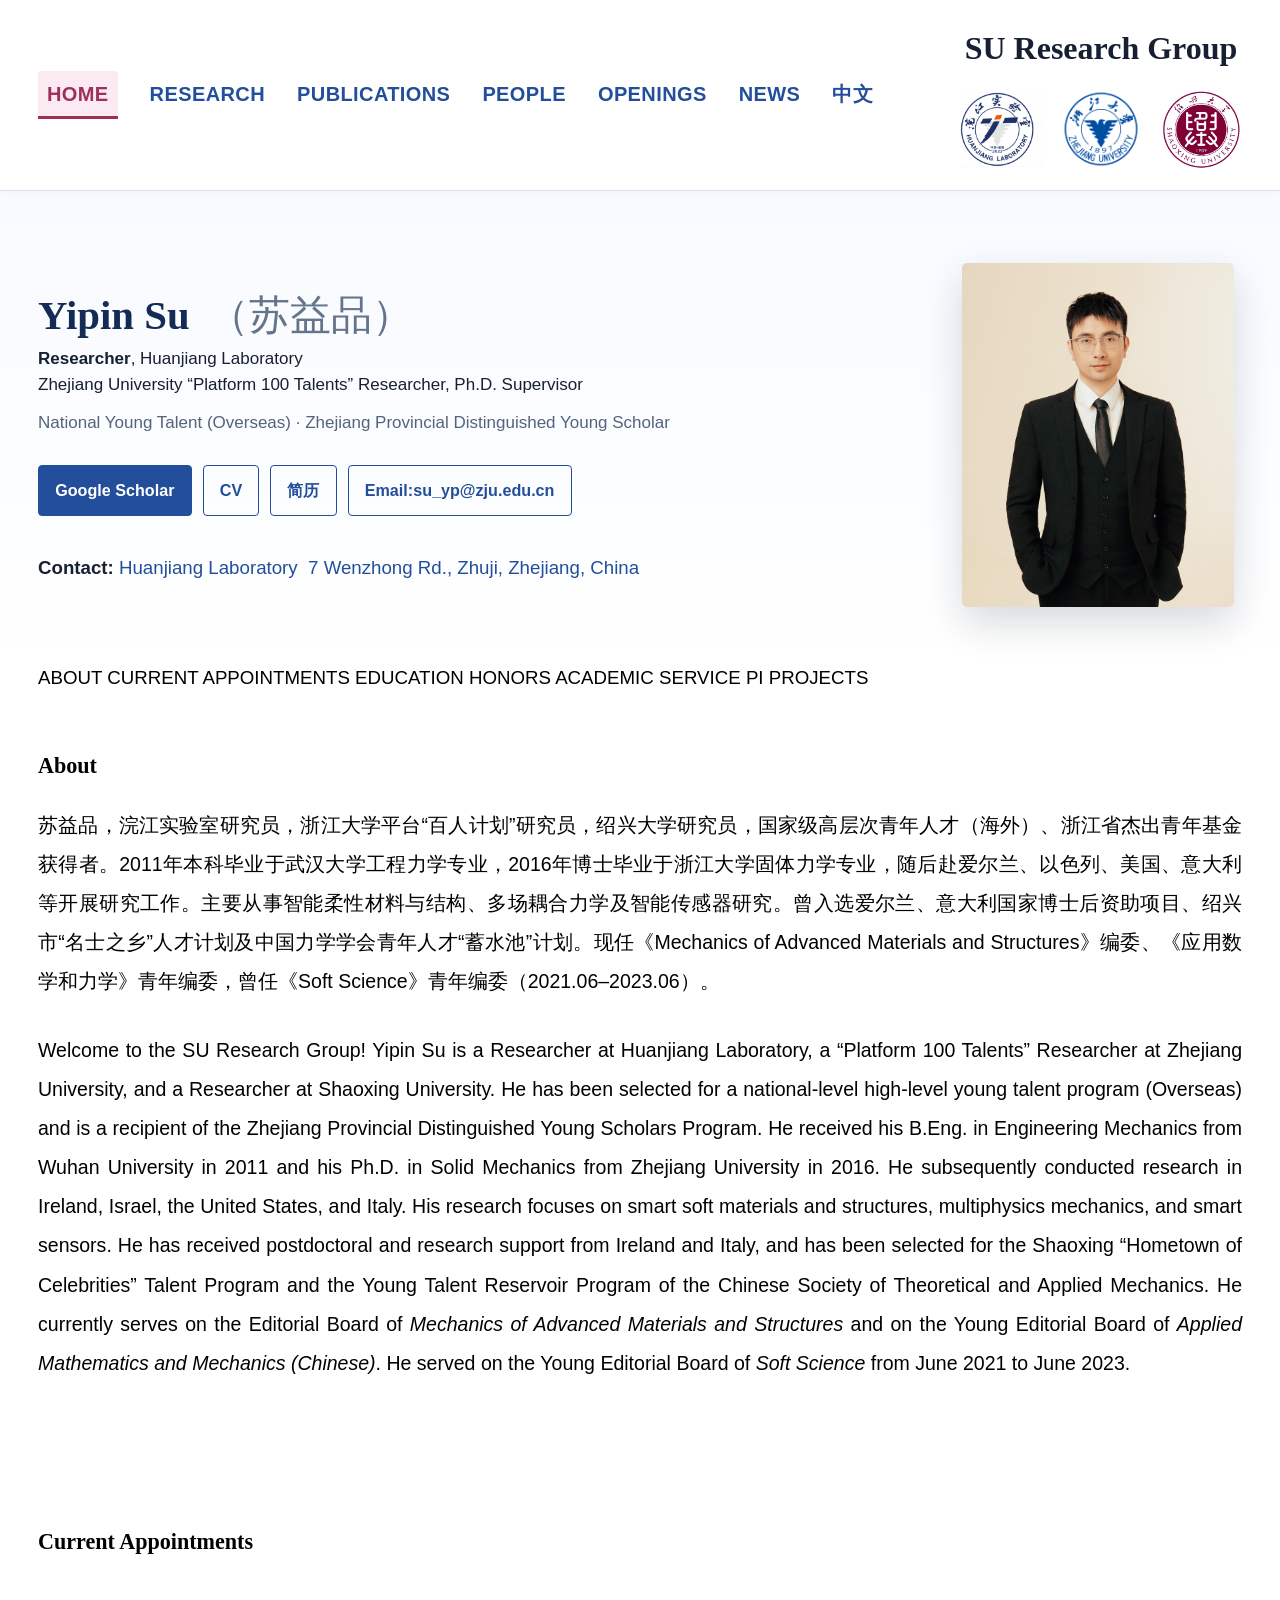
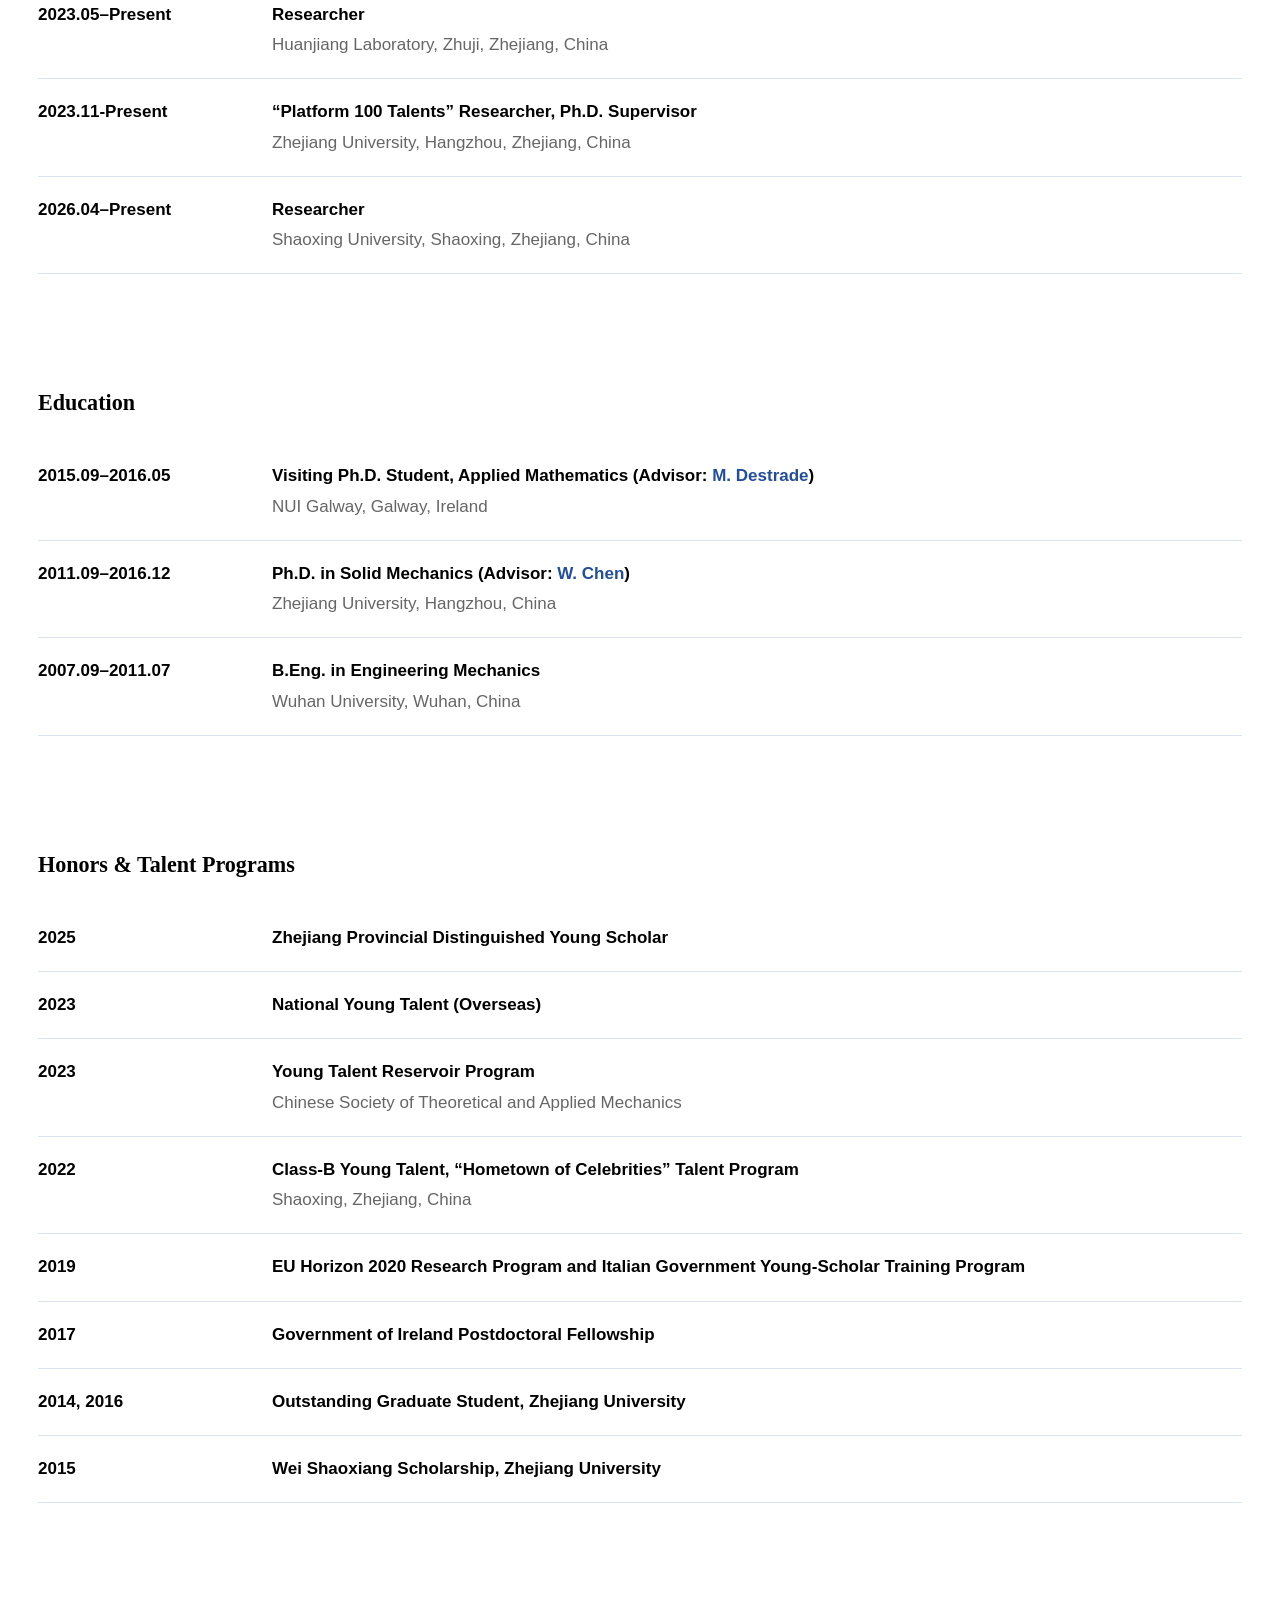
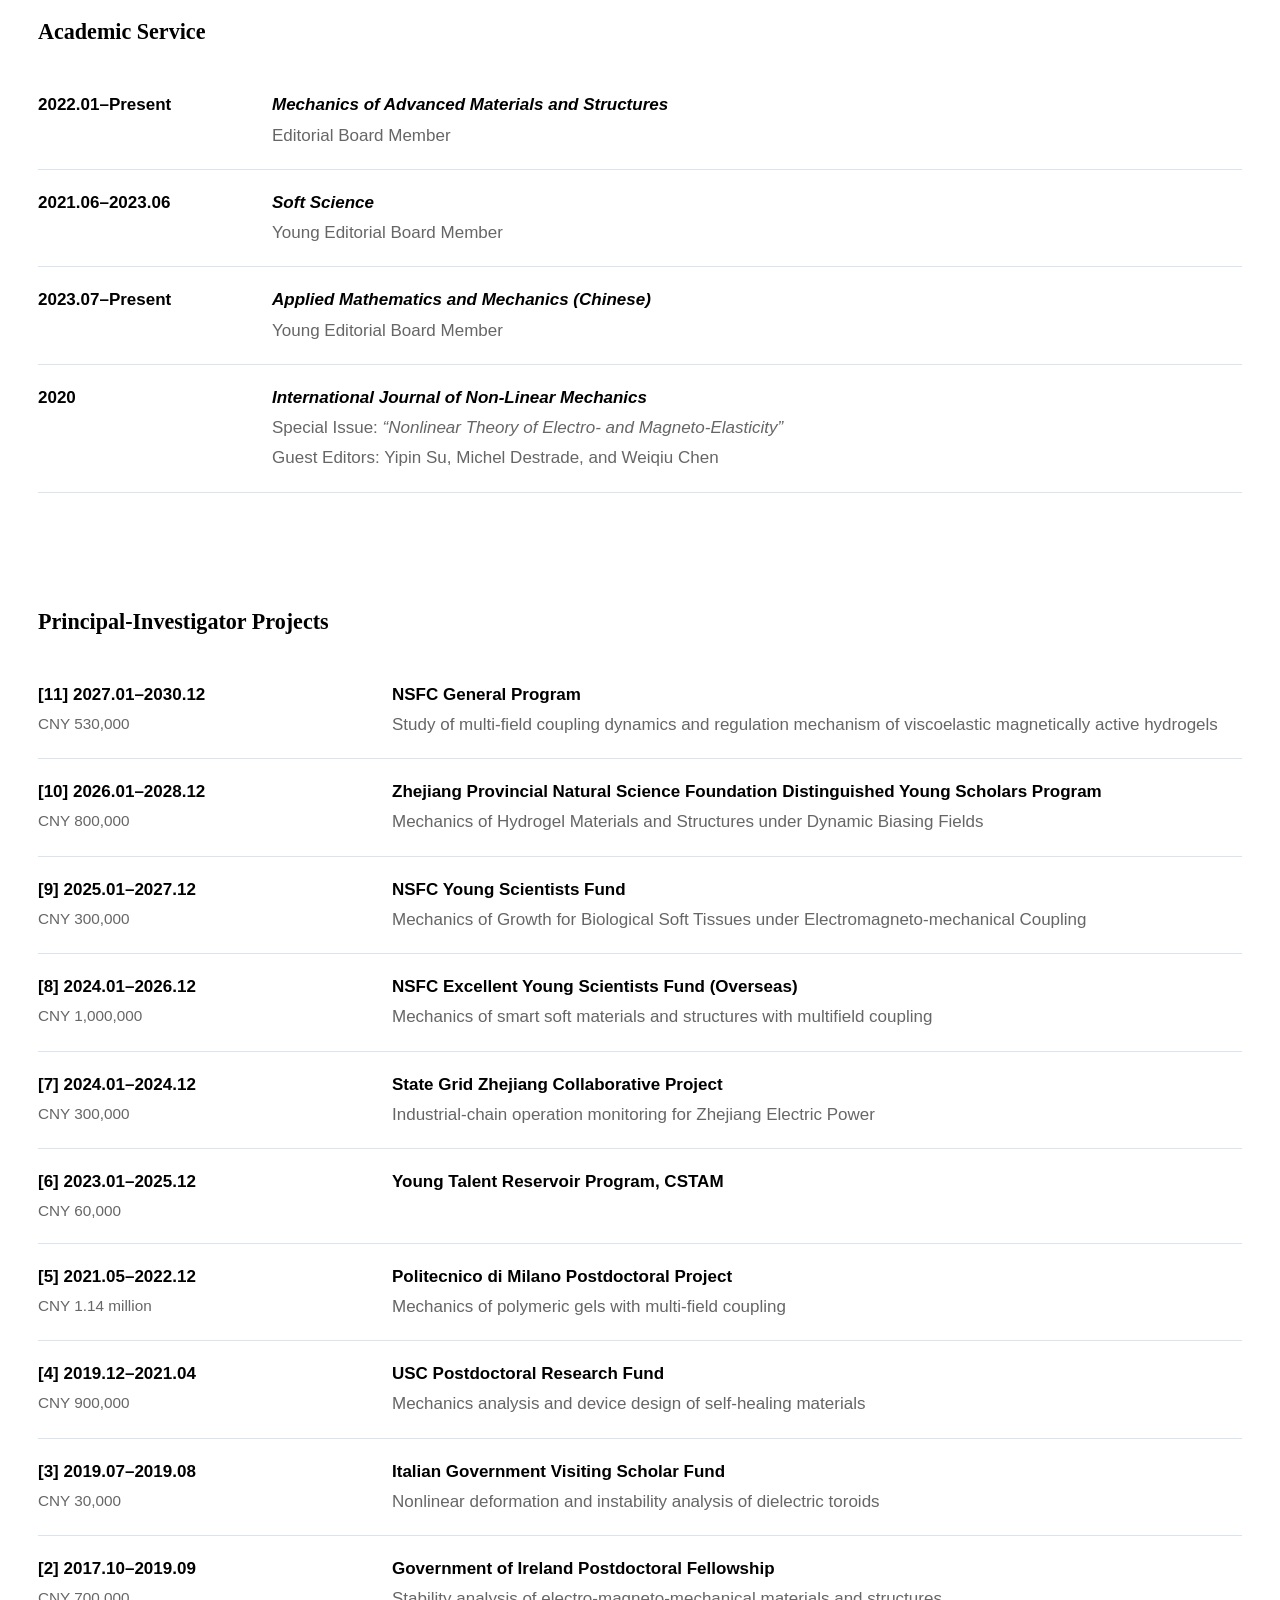
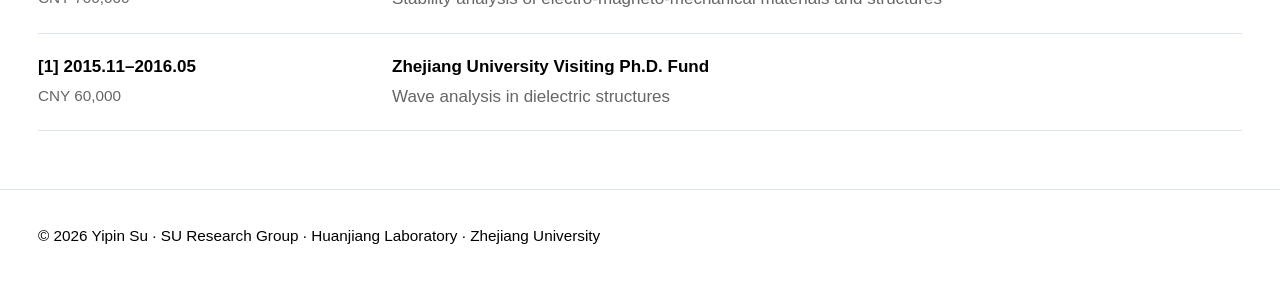
==== index.html @ 1d9c590d "Align biography with editorial service dates" ====
<!doctype html>
<html lang="en">
<head>
  <meta charset="utf-8">
  <meta name="viewport" content="width=device-width,initial-scale=1">
  <meta name="description" content="Academic website of Yipin Su (苏益品), Huanjiang Laboratory and Zhejiang University.">
  <title>SU Research Group | Yipin Su</title>
  <link rel="stylesheet" href="assets/css/style.css">
</head>

<body>

<header class="site-header">
  <div class="container nav">

    <div class="brand-area">
      <a class="brand" href="index.html">SU Research Group</a>

      <div class="brand-logos" aria-label="Affiliations">
        <img src="assets/images/huanjiang-lab.png" alt="Huanjiang Laboratory">
        <img src="assets/images/zhejiang-university.png" alt="Zhejiang University">
        <img src="assets/images/shaoxing-university.jpg" alt="Shaoxing University">
      </div>
    </div>

    <nav class="nav-links" aria-label="Main navigation">
      <a href="index.html" aria-current="page">HOME</a>
      <a href="research.html">RESEARCH</a>
      <a href="publications.html">PUBLICATIONS</a>
      <a href="people.html">PEOPLE</a>
      <a href="openings.html">OPENINGS</a>
      <a href="news.html">NEWS</a>
      <a class="language-switch" href="zh/index.html" lang="zh-CN">中文</a>
    </nav>

  </div>
</header>


<main>

<section class="hero">
  <div class="container hero-grid">

    <div>

      <h1 class="hero-name">
        Yipin Su <span class="hero-name-cn">（苏益品）</span>
      </h1>

      <p class="roles">
        <strong>Researcher</strong>, Huanjiang Laboratory<br>
        Zhejiang University “Platform 100 Talents” Researcher, Ph.D. Supervisor
      </p>

      <p class="honors">
        National Young Talent (Overseas) · Zhejiang Provincial Distinguished Young Scholar
      </p>

      <div class="actions">

        <a class="btn primary"
           href="https://scholar.google.com/citations?user=jMq5W5oAAAAJ"
           target="_blank"
           rel="noopener">Google Scholar</a>

        <a class="btn"
           href="assets/files/Yipin_Su_CV_EN.pdf"
           target="_blank">CV</a>

        <a class="btn"
           href="assets/files/Yipin_Su_CV_CN.pdf"
           target="_blank">简历</a>

        <a class="btn"
           href="mailto:su_yp@zju.edu.cn">Email:su_yp@zju.edu.cn</a>

      </div>

      <div class="hero-contact">
        <div class="hero-contact-info">
          <span class="contact-title">Contact:</span>

          <a class="contact-location"
             href="https://uri.amap.com/search?keyword=浣江实验室"
             target="_blank"
             rel="noopener">
            Huanjiang Laboratory&nbsp;&nbsp;7 Wenzhong Rd., Zhuji, Zhejiang, China
          </a>
        </div>
      </div>

    </div>

    <img class="hero-photo"
         src="assets/images/yipin-su-home.jpg"
         alt="Portrait of Yipin Su">

  </div>
</section>

<nav class="section-index" aria-label="Homepage sections">
  <div class="container section-index-links">
    <a href="#about">ABOUT</a>
    <a href="#appointments">CURRENT APPOINTMENTS</a>
    <a href="#education">EDUCATION</a>
    <a href="#honors">HONORS</a>
    <a href="#service">ACADEMIC SERVICE</a>
    <a href="#projects">PI PROJECTS</a>
  </div>
</nav>


<section id="about">
  <div class="container about-copy">

    <h2 class="section-title">About</h2>

    <p class="about-block">
      苏益品，浣江实验室研究员，浙江大学平台“百人计划”研究员，绍兴大学研究员，国家级高层次青年人才（海外）、浙江省杰出青年基金获得者。2011年本科毕业于武汉大学工程力学专业，2016年博士毕业于浙江大学固体力学专业，随后赴爱尔兰、以色列、美国、意大利等开展研究工作。主要从事智能柔性材料与结构、多场耦合力学及智能传感器研究。曾入选爱尔兰、意大利国家博士后资助项目、绍兴市“名士之乡”人才计划及中国力学学会青年人才“蓄水池”计划。现任《Mechanics of Advanced Materials and Structures》编委、《应用数学和力学》青年编委，曾任《Soft Science》青年编委（2021.06–2023.06）。
    </p>

    <p class="about-block">
      Welcome to the SU Research Group! Yipin Su is a Researcher at Huanjiang Laboratory, a “Platform 100 Talents” Researcher at Zhejiang University, and a Researcher at Shaoxing University. He has been selected for a national-level high-level young talent program (Overseas) and is a recipient of the Zhejiang Provincial Distinguished Young Scholars Program. He received his B.Eng. in Engineering Mechanics from Wuhan University in 2011 and his Ph.D. in Solid Mechanics from Zhejiang University in 2016. He subsequently conducted research in Ireland, Israel, the United States, and Italy. His research focuses on smart soft materials and structures, multiphysics mechanics, and smart sensors. He has received postdoctoral and research support from Ireland and Italy, and has been selected for the Shaoxing “Hometown of Celebrities” Talent Program and the Young Talent Reservoir Program of the Chinese Society of Theoretical and Applied Mechanics. He currently serves on the Editorial Board of <em>Mechanics of Advanced Materials and Structures</em> and on the Young Editorial Board of <em>Applied Mathematics and Mechanics (Chinese)</em>. He served on the Young Editorial Board of <em>Soft Science</em> from June 2021 to June 2023.
    </p>

  </div>
</section>


<!-- 1. Academic Appointments -->
<section id="appointments">
  <div class="container about-copy">

    <h2 class="section-title">Current Appointments</h2>

    <div class="project">
      <div class="project-id">2023.05–Present</div>
      <div>
        <div class="project-title">Researcher</div>
        <div>Huanjiang Laboratory, Zhuji, Zhejiang, China</div>
      </div>
    </div>

    <div class="project">
      <div class="project-id">2023.11-Present</div>
      <div>
        <div class="project-title">“Platform 100 Talents” Researcher, Ph.D. Supervisor</div>
        <div>Zhejiang University, Hangzhou, Zhejiang, China</div>
      </div>
    </div>

    <div class="project">
      <div class="project-id">2026.04–Present</div>
      <div>
        <div class="project-title">Researcher</div>
        <div>Shaoxing University, Shaoxing, Zhejiang, China</div>
      </div>
    </div>

  </div>
</section>


<!-- 2. Education -->
<section id="education">
  <div class="container about-copy">

    <h2 class="section-title">Education</h2>

    <div class="project">
      <div class="project-id">2015.09–2016.05</div>
      <div>
        <div class="project-title">
          Visiting Ph.D. Student, Applied Mathematics (Advisor:
          <a class="advisor-link"
             href="https://maths.universityofgalway.ie/~destrade/index.shtml"
             target="_blank"
             rel="noopener">M. Destrade</a>)
        </div>
        <div>NUI Galway, Galway, Ireland</div>
      </div>
    </div>

    <div class="project">
      <div class="project-id">2011.09–2016.12</div>
      <div>
        <div class="project-title">
          Ph.D. in Solid Mechanics (Advisor:
          <a class="advisor-link"
             href="https://person.zju.edu.cn/GB/588731.html"
             target="_blank"
             rel="noopener">W. Chen</a>)
        </div>
        <div>Zhejiang University, Hangzhou, China</div>
      </div>
    </div>

    <div class="project">
      <div class="project-id">2007.09–2011.07</div>
      <div>
        <div class="project-title">B.Eng. in Engineering Mechanics</div>
        <div>Wuhan University, Wuhan, China</div>
      </div>
    </div>

  </div>
</section>


<!-- 3. Honors & Talent Programs -->
<section id="honors">
  <div class="container about-copy">

    <h2 class="section-title">Honors &amp; Talent Programs</h2>

    <div class="project">
      <div class="project-id">2025</div>
      <div>
        <div class="project-title">Zhejiang Provincial Distinguished Young Scholar</div>
      </div>
    </div>

    <div class="project">
      <div class="project-id">2023</div>
      <div>
        <div class="project-title">National Young Talent (Overseas)</div>
      </div>
    </div>

    <div class="project">
      <div class="project-id">2023</div>
      <div>
        <div class="project-title">Young Talent Reservoir Program</div>
        <div>Chinese Society of Theoretical and Applied Mechanics</div>
      </div>
    </div>

    <div class="project">
      <div class="project-id">2022</div>
      <div>
        <div class="project-title">Class-B Young Talent, “Hometown of Celebrities” Talent Program</div>
        <div>Shaoxing, Zhejiang, China</div>
      </div>
    </div>

    <div class="project">
      <div class="project-id">2019</div>
      <div>
        <div class="project-title">EU Horizon 2020 Research Program and Italian Government Young-Scholar Training Program</div>
      </div>
    </div>

    <div class="project">
      <div class="project-id">2017</div>
      <div>
        <div class="project-title">Government of Ireland Postdoctoral Fellowship</div>
      </div>
    </div>

    <div class="project">
      <div class="project-id">2014, 2016</div>
      <div>
        <div class="project-title">Outstanding Graduate Student, Zhejiang University</div>
      </div>
    </div>

    <div class="project">
      <div class="project-id">2015</div>
      <div>
        <div class="project-title">Wei Shaoxiang Scholarship, Zhejiang University</div>
      </div>
    </div>

  </div>
</section>


<!-- 4. Academic Service -->
<section id="service">
  <div class="container about-copy">

    <h2 class="section-title">Academic Service</h2>

<div class="project">
  <div class="project-id service-label">
    2022.01–Present
  </div>
  <div>
    <div class="project-title">
      <em>Mechanics of Advanced Materials and Structures</em>
    </div>
    <div>Editorial Board Member</div>
  </div>
</div>

<div class="project">
  <div class="project-id service-label">
    2021.06–2023.06
  </div>
  <div>
    <div class="project-title">
      <em>Soft Science</em>
    </div>
    <div>Young Editorial Board Member</div>
  </div>
</div>

<div class="project">
  <div class="project-id service-label">
    2023.07–Present
  </div>
  <div>
    <div class="project-title">
      <em>Applied Mathematics and Mechanics (Chinese)</em>
    </div>
    <div>Young Editorial Board Member</div>
  </div>
</div>

<div class="project">
  <div class="project-id service-label">
    2020
  </div>
  <div>
    <div class="project-title">
      <em>International Journal of Non-Linear Mechanics</em>
    </div>
    <div>
      Special Issue:
      <em>“Nonlinear Theory of Electro- and Magneto-Elasticity”</em>
    </div>
    <div>
      Guest Editors: Yipin Su, Michel Destrade, and Weiqiu Chen
    </div>
  </div>
</div>

  </div>
</section>

<!-- Principal-Investigator Projects -->
<section class="home-projects" id="projects">
  <div class="container">

    <h2 class="section-title">Principal-Investigator Projects</h2>

    <div class="project">
      <div>
        <div class="project-id project-date">[11] 2027.01–2030.12</div>
        <div class="note">CNY 530,000</div>
      </div>
      <div>
        <div class="project-title">NSFC General Program</div>
        <div>Study of multi-field coupling dynamics and regulation mechanism of viscoelastic magnetically active hydrogels</div>
      </div>
    </div>

    <div class="project">
      <div>
        <div class="project-id project-date">[10] 2026.01–2028.12</div>
        <div class="note">CNY 800,000</div>
      </div>
      <div>
        <div class="project-title">Zhejiang Provincial Natural Science Foundation Distinguished Young Scholars Program</div>
        <div>Mechanics of Hydrogel Materials and Structures under Dynamic Biasing Fields</div>
      </div>
    </div>

    <div class="project">
      <div>
        <div class="project-id project-date">[9] 2025.01–2027.12</div>
        <div class="note">CNY 300,000</div>
      </div>
      <div>
        <div class="project-title">NSFC Young Scientists Fund</div>
        <div>Mechanics of Growth for Biological Soft Tissues under Electromagneto-mechanical Coupling</div>
      </div>
    </div>

    <div class="project">
      <div>
        <div class="project-id project-date">[8] 2024.01–2026.12</div>
        <div class="note">CNY 1,000,000</div>
      </div>
      <div>
        <div class="project-title">NSFC Excellent Young Scientists Fund (Overseas)</div>
        <div>Mechanics of smart soft materials and structures with multifield coupling</div>
      </div>
    </div>

    <div class="project">
      <div>
        <div class="project-id project-date">[7] 2024.01–2024.12</div>
        <div class="note">CNY 300,000</div>
      </div>
      <div>
        <div class="project-title">State Grid Zhejiang Collaborative Project</div>
        <div>Industrial-chain operation monitoring for Zhejiang Electric Power</div>
      </div>
    </div>

    <div class="project">
      <div>
        <div class="project-id project-date">[6] 2023.01–2025.12</div>
        <div class="note">CNY 60,000</div>
      </div>
      <div>
        <div class="project-title">Young Talent Reservoir Program, CSTAM</div>
      </div>
    </div>

    <div class="project">
      <div>
        <div class="project-id project-date">[5] 2021.05–2022.12</div>
        <div class="note">CNY 1.14 million</div>
      </div>
      <div>
        <div class="project-title">Politecnico di Milano Postdoctoral Project</div>
        <div>Mechanics of polymeric gels with multi-field coupling</div>
      </div>
    </div>

    <div class="project">
      <div>
        <div class="project-id project-date">[4] 2019.12–2021.04</div>
        <div class="note">CNY 900,000</div>
      </div>
      <div>
        <div class="project-title">USC Postdoctoral Research Fund</div>
        <div>Mechanics analysis and device design of self-healing materials</div>
      </div>
    </div>

    <div class="project">
      <div>
        <div class="project-id project-date">[3] 2019.07–2019.08</div>
        <div class="note">CNY 30,000</div>
      </div>
      <div>
        <div class="project-title">Italian Government Visiting Scholar Fund</div>
        <div>Nonlinear deformation and instability analysis of dielectric toroids</div>
      </div>
    </div>

    <div class="project">
      <div>
        <div class="project-id project-date">[2] 2017.10–2019.09</div>
        <div class="note">CNY 700,000</div>
      </div>
      <div>
        <div class="project-title">Government of Ireland Postdoctoral Fellowship</div>
        <div>Stability analysis of electro-magneto-mechanical materials and structures</div>
      </div>
    </div>

    <div class="project">
      <div>
        <div class="project-id project-date">[1] 2015.11–2016.05</div>
        <div class="note">CNY 60,000</div>
      </div>
      <div>
        <div class="project-title">Zhejiang University Visiting Ph.D. Fund</div>
        <div>Wave analysis in dielectric structures</div>
      </div>
    </div>

  </div>
</section>
</main>


<footer class="footer">
  <div class="container">
    © 2026 Yipin Su · SU Research Group · Huanjiang Laboratory · Zhejiang University
  </div>
</footer>

</body>
</html>
---- assets/css/style.css ----
:root{
  /* 内容缩放：1 = 原大小，0.85 = 85%，0.8 = 80%。只改下一行即可。
     同时调整 Header 以外的文字及首页照片；导航、课题组名称、Logo 不缩放。 */
  --content-scale: 0.85;
  /* 以下字号仍乘以上面的 content-scale；中英文姓名共用同一个字号。 */
  --name-size: 48px;
  --section-title-size: 26px;
  --secondary-text-color: #666666; /* 机构、地点及条目补充说明 */

  /* Header 居中宽度：减小此值，两侧整体向中间靠；增大则向两边展开。 */
  --header-max-width: 1320px;
  --header-side-padding: 38px; /* 左右内边距：增大则进一步向内靠 */
  --header-group-gap: 40px; /* 导航与品牌区域之间的最小间距 */
  --nav-font-size: 20px; /* 导航文字大小，不乘 content-scale */
  --brand-font-size: 32px; /* SU Research Group 文字大小 */
  --logo-size: 82px; /* 三个 Logo 各自的宽度和高度 */
  --ink:#172033; --muted:#5f6f86; --blue:#234e9b; --blue2:#173b78;
  --line:#dbe3ef; --bg:#f7f9fc; --card:#fff; --max:1180px;
}
*{box-sizing:border-box}
html{scroll-behavior:smooth}
body{
  margin:0;
  font-family:Arial,"Helvetica Neue","Noto Sans",sans-serif;
  color:var(--ink); background:#fff; line-height:1.72; font-size:17px;
}
a{color:var(--blue);text-decoration:none}
a:hover{text-decoration:underline}
.container{max-width:var(--max);margin:auto;padding:0 34px}

/* Header */
.site-header{
  position:sticky; top:0; z-index:20;
  background:rgba(255,255,255,.97);
  border-bottom:1px solid var(--line);
  box-shadow:0 1px 8px rgba(15,23,42,.035);
}
.nav{min-height:78px;display:flex;align-items:center;gap:30px}
.brand{
  font-family:Georgia,"Times New Roman",serif;
  font-size:27px;font-weight:700;color:var(--ink);margin-right:auto;
  white-space:nowrap;
}
.nav>a:not(.brand){
  font-size:15px;font-weight:700;letter-spacing:.035em;color:#294b85;
  white-space:nowrap;
}
.nav>a:hover{color:#123d88;text-decoration:none}

/* Hero */
.hero{padding:72px 0 54px;background:linear-gradient(180deg,#f7faff 0%,#fff 100%)}
.hero-grid{
  display:grid;grid-template-columns:minmax(0,1fr) calc(300px * var(--content-scale));
  gap:70px;align-items:center;
}
.kicker{
  font-size:calc(14px * var(--content-scale));font-weight:800;letter-spacing:.14em;color:var(--blue);
  text-transform:uppercase;margin-bottom:8px;
}
h1{
  font:700 calc(58px * var(--content-scale))/1.06 Georgia,"Times New Roman",serif;
  margin:8px 0 8px;color:#132b55;
}
.zh{font-size:calc(27px * var(--content-scale));color:var(--muted);margin-bottom:20px}
.roles{font-size:calc(20px * var(--content-scale));line-height:1.55;margin:0 0 10px}
.honors{font-size:calc(17px * var(--content-scale));color:#53647b;margin-top:10px}
.hero-photo{
  width:calc(290px * var(--content-scale));height:calc(360px * var(--content-scale));object-fit:cover;object-position:50% 15%;
  border-radius:5px;box-shadow:0 16px 38px rgba(15,23,42,.16);
}
.actions{display:flex;flex-wrap:wrap;gap:11px;margin-top:26px}
.btn{
  display:inline-block;padding:calc(10px * var(--content-scale)) calc(16px * var(--content-scale));border:1px solid var(--blue);
  border-radius:4px;font-weight:700;font-size:calc(15px * var(--content-scale));
}
.btn.primary{background:var(--blue);color:#fff}

/* Institutional logos */
.institution-strip{
  border-top:1px solid #e6ebf3;border-bottom:1px solid #e6ebf3;
  background:#fff;
}
.institution-logos{
  min-height:108px;display:flex;align-items:center;justify-content:center;
  gap:62px;flex-wrap:wrap;padding-top:16px;padding-bottom:16px;
}
.institution{
  display:flex;align-items:center;gap:13px;color:#34445c;font-size:calc(15px * var(--content-scale));
  font-weight:700;
}
.institution img{width:72px;height:72px;object-fit:contain}
.institution img.logo-wide{width:76px;height:72px}

/* Main sections */
section{padding:58px 0}
.section-alt{background:var(--bg)}
.section-title{
  font:700 calc(36px * var(--content-scale)) Georgia,"Times New Roman",serif;
  margin:0 0 27px;color:var(--blue2);
}
.about-copy{max-width:1080px}
.about-block{
  margin:0 0 22px;
  font-size:calc(18px * var(--content-scale));line-height:1.95;
  text-align:justify;text-justify:inter-ideograph;
}
.about-label{
  display:inline-block;margin-bottom:8px;
  color:var(--blue);font-weight:800;font-size:calc(14px * var(--content-scale));letter-spacing:.08em;
}
.cards{display:grid;grid-template-columns:repeat(2,1fr);gap:22px}
.card{
  border:1px solid var(--line);background:#fff;padding:27px;
  border-radius:7px;transition:transform .15s ease,box-shadow .15s ease;
}
.card:hover{transform:translateY(-2px);box-shadow:0 10px 25px rgba(15,23,42,.06)}
.card .num{font-weight:800;color:var(--blue);font-size:calc(14px * var(--content-scale));letter-spacing:.12em}
.card h3{font:700 calc(23px * var(--content-scale)) Georgia,"Times New Roman",serif;margin:9px 0 10px}
.tags{color:var(--muted);font-size:calc(15px * var(--content-scale));line-height:1.7}

/* Shared subpages */
.pub-year{font:700 calc(28px * var(--content-scale)) Georgia,serif;color:var(--blue);border-bottom:1px solid var(--line);padding-bottom:7px;margin:36px 0 17px}
.pub{margin:0 0 16px;padding-left:34px;text-indent:-34px}
.note{font-size:calc(15px * var(--content-scale));color:var(--muted)}
.project{display:grid;grid-template-columns:210px 1fr;gap:24px;border-bottom:1px solid var(--line);padding:18px 0}
.project-id{font-weight:800;color:var(--blue)}
.project-title{font-weight:700}
.page-head{padding:46px 0 25px;background:var(--bg);border-bottom:1px solid var(--line)}
.page-head h1{font-size:calc(43px * var(--content-scale))}
.footer{border-top:1px solid var(--line);padding:32px 0;color:var(--muted);font-size:calc(15px * var(--content-scale))}

@media(max-width:920px){
  .nav{gap:18px;overflow-x:auto}.brand{font-size:23px}
  .nav>a:not(.brand){font-size:14px}
  .hero-grid{grid-template-columns:1fr calc(235px * var(--content-scale));gap:35px}
  .hero-photo{width:calc(225px * var(--content-scale));height:calc(300px * var(--content-scale))}
  h1{font-size:calc(49px * var(--content-scale))}
}
@media(max-width:720px){
  body{font-size:16px}.container{padding:0 20px}
  .hero-grid{grid-template-columns:1fr}.hero-photo{width:calc(210px * var(--content-scale));height:calc(280px * var(--content-scale))}
  h1{font-size:calc(45px * var(--content-scale))}.section-title{font-size:calc(31px * var(--content-scale))}
  .cards{grid-template-columns:1fr}
  .institution-logos{justify-content:flex-start;gap:22px}
  .institution{width:100%}
  .project{grid-template-columns:1fr;gap:4px}
}


/* ===== V1.2 homepage/navigation typography upgrade ===== */
body{font-size:22px;line-height:1.78}
main{font-size:calc(22px * var(--content-scale))}
.container{max-width:1320px;padding-left:38px;padding-right:38px}

.nav{min-height:104px;gap:22px}
.brand{
  font-size:32px;
  margin-right:8px;
  flex:0 0 auto;
}
.brand-logos{
  display:flex;align-items:center;gap:10px;
  margin-right:auto;flex:0 0 auto;
}
.brand-logos img{
  width:54px;height:54px;object-fit:contain;display:block;
}
.nav-links{display:flex;align-items:center;gap:24px;white-space:nowrap}
.nav-links a{
  font-size:18px;font-weight:800;letter-spacing:.025em;color:#234e9b;
}
.nav-links a:hover{text-decoration:none;color:#102f69}

.kicker{font-size:calc(18px * var(--content-scale))}
h1{font-size:calc(68px * var(--content-scale))}
.zh{font-size:calc(34px * var(--content-scale))}
.roles{font-size:calc(20px * var(--content-scale))}
.honors{font-size:calc(20px * var(--content-scale))}
.btn{font-size:calc(19px * var(--content-scale));padding:calc(12px * var(--content-scale)) calc(19px * var(--content-scale))}
.hero-grid{grid-template-columns:minmax(0,1fr) calc(330px * var(--content-scale))}
.hero-photo{width:calc(320px * var(--content-scale));height:calc(405px * var(--content-scale))}

.section-title{font-size:calc(45px * var(--content-scale))}
.about-block{
  font-size:calc(23px * var(--content-scale));
  line-height:2.0;
  text-align:justify;
  text-justify:inter-ideograph;
  margin-bottom:30px;
}
.card .num{font-size:calc(18px * var(--content-scale))}
.card h3{font-size:calc(29px * var(--content-scale))}
.tags{font-size:calc(19px * var(--content-scale))}
.page-head h1{font-size:calc(52px * var(--content-scale))}
.page-head p{font-size:calc(21px * var(--content-scale))}
.pub{font-size:calc(20px * var(--content-scale))}
.pub-year{font-size:calc(34px * var(--content-scale))}
.project{font-size:calc(20px * var(--content-scale))}
.note{font-size:calc(18px * var(--content-scale))}
.footer{font-size:calc(18px * var(--content-scale))}

/* old separate logo strip no longer used */
.institution-strip,.institution-logos{display:none!important}

@media(max-width:1180px){
  .container{padding-left:24px;padding-right:24px}
  .nav{min-height:92px;gap:14px;overflow-x:auto}
  .brand{font-size:27px}
  .brand-logos img{width:43px;height:43px}
  .nav-links{gap:17px}
  .nav-links a{font-size:16px}
}
@media(max-width:820px){
  body{font-size:18px}
  main{font-size:calc(18px * var(--content-scale))}
  .nav{align-items:center}
  .brand{font-size:23px}
  .brand-logos{gap:6px}
  .brand-logos img{width:36px;height:36px}
  .nav-links{gap:14px}
  .nav-links a{font-size:14px}
  h1{font-size:calc(50px * var(--content-scale))}.zh{font-size:calc(28px * var(--content-scale))}.roles{font-size:calc(21px * var(--content-scale))}.honors{font-size:calc(18px * var(--content-scale))}
  .section-title{font-size:calc(36px * var(--content-scale))}.about-block{font-size:calc(19px * var(--content-scale))}
  .hero-grid{grid-template-columns:1fr}
  .hero-photo{width:calc(240px * var(--content-scale));height:calc(310px * var(--content-scale))}
}
/* ===== Header final layout ===== */

.site-header .container {
    max-width: var(--header-max-width);
    margin: 0 auto;
    padding-left: var(--header-side-padding);
    padding-right: var(--header-side-padding);
}

.nav {
    width: 100%;
    min-height: 190px;

    display: flex;
    align-items: center;
    justify-content: space-between;

    gap: var(--header-group-gap);
    overflow-x: auto;
}

/* 左侧：SU Research Group + Logos */
.brand-area {
    display: flex;
    flex-direction: column;
    align-items: center;

    gap: 14px;

    /* 关键：取消之前把左侧锁死的 auto */
    margin: 0;

    flex: 0 0 auto;
}

.brand {
    font-family: Georgia, "Times New Roman", serif;
    font-size: 32px;
    font-weight: 700;
    color: var(--ink);

    margin: 0;
    white-space: nowrap;
}

/* 三个 Logo */
.brand-logos {
    display: flex;
    align-items: center;
    justify-content: center;

    gap: 20px;
    margin: 0;
}

.brand-logos img {
    width: 82px;
    height: 82px;

    object-fit: contain;
    display: block;
}

/* 右侧导航 */
.nav-links {
    display: flex;
    align-items: center;
    justify-content: flex-end;

    gap: 32px;

    margin-left: auto;
    white-space: nowrap;
}

.nav-links a {
    font-size: var(--nav-font-size);
    font-weight: 800;
    letter-spacing: 0.02em;
    color: #234e9b;
}
/* ===== Header: navigation left, SU Research Group right ===== */

.nav {
    width: 100%;
    display: flex;
    align-items: center;
    justify-content: space-between;
}

/* 导航放左边 */
.nav-links {
    order: 1;

    display: flex;
    align-items: center;
    justify-content: flex-start;

    gap: 32px;

    margin-left: 0;
    margin-right: auto;
}

/* SU Research Group + Logo 整体放最右边 */
.brand-area {
    order: 2;

    display: flex;
    flex-direction: column;
    align-items: center;

    gap: 12px;

    margin-left: 0;
    margin-right: 0;

    flex: 0 0 auto;
}

/* 标题 */
.brand {
    margin: 0;

    font-family: Georgia, "Times New Roman", serif;
    font-size: var(--brand-font-size);
    font-weight: 700;

    white-space: nowrap;
    text-decoration: none;
}

/* 三个 Logo */
.brand-logos {
    display: flex;
    align-items: center;
    justify-content: center;

    gap: 18px;
    margin: 0;
}

.brand-logos img {
    width: var(--logo-size);
    height: var(--logo-size);

    object-fit: contain;
    display: block;
}
/* ===== Name: English + Chinese on the same line ===== */

.hero-name {
  font-size: calc(var(--name-size) * var(--content-scale));
  display: flex;
  align-items: baseline;
  gap: 18px;
  white-space: nowrap;
}

.hero-name-cn {
  font-family: Arial, "Microsoft YaHei", "Noto Sans SC", sans-serif;
  font-size: inherit;
  font-weight: 400;
  color: #64748b;
}
/* ===== Contact under About ===== */

.home-contact {
  display: flex;
  align-items: flex-end;
  justify-content: space-between;

  margin-top: 35px;
  padding-top: 28px;

  border-top: 1px solid #dbe3ef;
}

.contact-info h3 {
  margin: 0 0 12px 0;

  font-family: Arial, Helvetica, sans-serif;
  font-size: calc(28px * var(--content-scale));
  font-weight: 700;

  color: #173b78;
}

.contact-info p {
  margin: 0;

  font-size: calc(44px * var(--content-scale));
  line-height: 1.7;
}

.contact-map {
  text-align: right;
  padding-bottom: 4px;
}

.contact-map a {
  font-size: calc(24px * var(--content-scale));
  font-weight: 700;

  color: #234e9b;
  text-decoration: none;
}

.contact-map a:hover {
  text-decoration: underline;
}
.hero-contact {
  margin-top: 35px;
}
.contact-title {
  font-weight: 700;
}
/* ===== Header: use the centered container, without overlapping offsets ===== */

/* 两组位置由文件开头的 Header 宽度、内边距及间距参数控制。 */
.nav-links {
    position: relative;
    left: 0;
    flex: 0 0 auto;
}

/* 右侧 SU Research Group + Logos 整体向左 */
.brand-area {
    position: relative;
    right: 0;
}
/* ===== Principal-Investigator Projects ===== */

.home-projects .project {
  grid-template-columns: 330px 1fr;
}

.home-projects .project-date {
  white-space: nowrap;
}

/* 黑色主文字：仅应用于首页 Hero 以外的正文区域及所有页脚。
   Header 与首页姓名、身份、荣誉、按钮、Contact 保留原配色。 */
main > :not(.hero), .footer {
  --ink: #000;
  --muted: #000;
  --blue: #000;
  --blue2: #000;
  color: #000;
}

/* 子页面的大标题原先直接指定蓝色，在此随正文使用黑色。 */
main .page-head h1 {
  color: #000;
}

/* 导师姓名链接：保持可识别的蓝色，点击后在新标签页打开个人网站。 */
main .advisor-link {
  color: #234e9b;
  white-space: nowrap;
}

/* 板块标题统一略大于正文；放在响应式规则后，避免被旧字号覆盖。 */
.section-title, .page-head h1, .pub-year, .card h3 {
  font-size: calc(var(--section-title-size) * var(--content-scale));
}

/* 条目标题保留黑色；其后的机构、地点、项目说明和辅助文字用灰色。 */
main .project .project-title ~ div,
main .note,
main .tags,
main .page-head p {
  color: var(--secondary-text-color);
}

/* ===== Research page: images, linked papers, and layout choices ===== */
.research-card {
  display: flex;
  flex-direction: column;
}

.research-card > p {
  margin: 0 0 14px;
}

.research-publications {
  margin: 2px 0 18px;
  padding: 10px 13px;
  color: #36557d;
  background: #eef4ff;
  border-left: 3px solid #547fc2;
  border-radius: 0 5px 5px 0;
  font-size: calc(16px * var(--content-scale));
  line-height: 1.75;
}

.research-publications span {
  font-weight: 700;
  color: #36557d;
}

.research-publications a {
  display: inline-block;
  margin-right: 5px;
  color: #315f9f;
  font-weight: 700;
}

.research-figure {
  margin: auto 0 0;
}

.research-figure img {
  display: block;
  width: 100%;
  height: 285px;
  padding: 10px;
  object-fit: contain;
  background: #f7f9fc;
  border: 1px solid #e1e7f0;
  border-radius: 5px;
}

.research-figure figcaption {
  margin-top: 7px;
  color: var(--secondary-text-color);
  font-size: calc(14px * var(--content-scale));
  line-height: 1.45;
}

.research-figure figcaption a {
  color: #315f9f;
  font-weight: 700;
}

/* 4 × 1: one research field per row. */
.research-layout-list {
  grid-template-columns: 1fr;
}

.research-layout-list .research-card {
  display: grid;
  grid-template-columns: minmax(0, 1.25fr) minmax(360px, .75fr);
  grid-template-rows: auto auto auto 1fr;
  align-items: center;
  column-gap: 32px;
  row-gap: 0;
}

.research-layout-list .research-card > .num,
.research-layout-list .research-card > h3,
.research-layout-list .research-card > p,
.research-layout-list .research-card > .research-publications {
  grid-column: 1;
}

.research-layout-list .research-card > .num { grid-row: 1; }
.research-layout-list .research-card > h3 { grid-row: 2; }
.research-layout-list .research-card > p { grid-row: 3; }
.research-layout-list .research-card > .research-publications { grid-row: 4; }

.research-layout-list .research-figure {
  grid-column: 2;
  grid-row: 1 / 5;
  margin: 0;
}

.research-layout-list .research-figure img {
  height: 300px;
}

@media(max-width:900px) {
  .research-layout-list .research-card {
    grid-template-columns: 1fr;
    grid-template-rows: auto;
    gap: 18px;
  }
  .research-layout-list .research-card > .num,
  .research-layout-list .research-card > h3,
  .research-layout-list .research-card > p,
  .research-layout-list .research-card > .research-publications,
  .research-layout-list .research-figure {
    grid-column: 1;
    grid-row: auto;
  }
  .research-figure img,
  .research-layout-list .research-figure img {
    height: auto;
    max-height: 430px;
  }
}

/* ===== Final research layout: four rows with image collages ===== */
.research-layout-list .research-gallery {
  grid-column: 2;
  grid-row: 1 / 5;
}

.research-gallery {
  display: grid;
  grid-template-columns: repeat(2, minmax(0, 1fr));
  gap: 10px;
  align-self: stretch;
}

.research-gallery img {
  display: block;
  width: 100%;
  height: 148px;
  padding: 5px;
  object-fit: contain;
  background: #f7f9fc;
  border: 1px solid #e1e7f0;
  border-radius: 5px;
}

.research-gallery.gallery-three img:first-child {
  grid-row: span 2;
  height: 306px;
}

.research-gallery.gallery-two {
  grid-template-columns: 1fr;
}

.research-gallery.gallery-two img {
  height: 148px;
}

.research-publications {
  display: flex;
  flex-wrap: wrap;
  align-items: center;
  gap: 7px 9px;
}

.research-publications .references-label {
  margin-right: 2px;
  color: #274c7a;
}

/* The current page is visibly marked in the six-item navigation. */
.nav-links a[aria-current="page"] {
  color: #9d3159;
  background: #fbeaf1;
  box-shadow: inset 0 -3px 0 #9d3159;
  border-radius: 4px 4px 0 0;
  padding: 6px 9px;
}

@media(max-width:900px) {
  .research-layout-list .research-gallery {
    grid-column: 1;
    grid-row: auto;
  }
  .research-gallery img,
  .research-gallery.gallery-two img {
    height: auto;
    max-height: 260px;
  }
  .research-gallery.gallery-three img:first-child {
    grid-row: auto;
    height: auto;
    max-height: 530px;
  }
}

@media(max-width:560px) {
  .research-gallery {
    grid-template-columns: 1fr;
  }
}
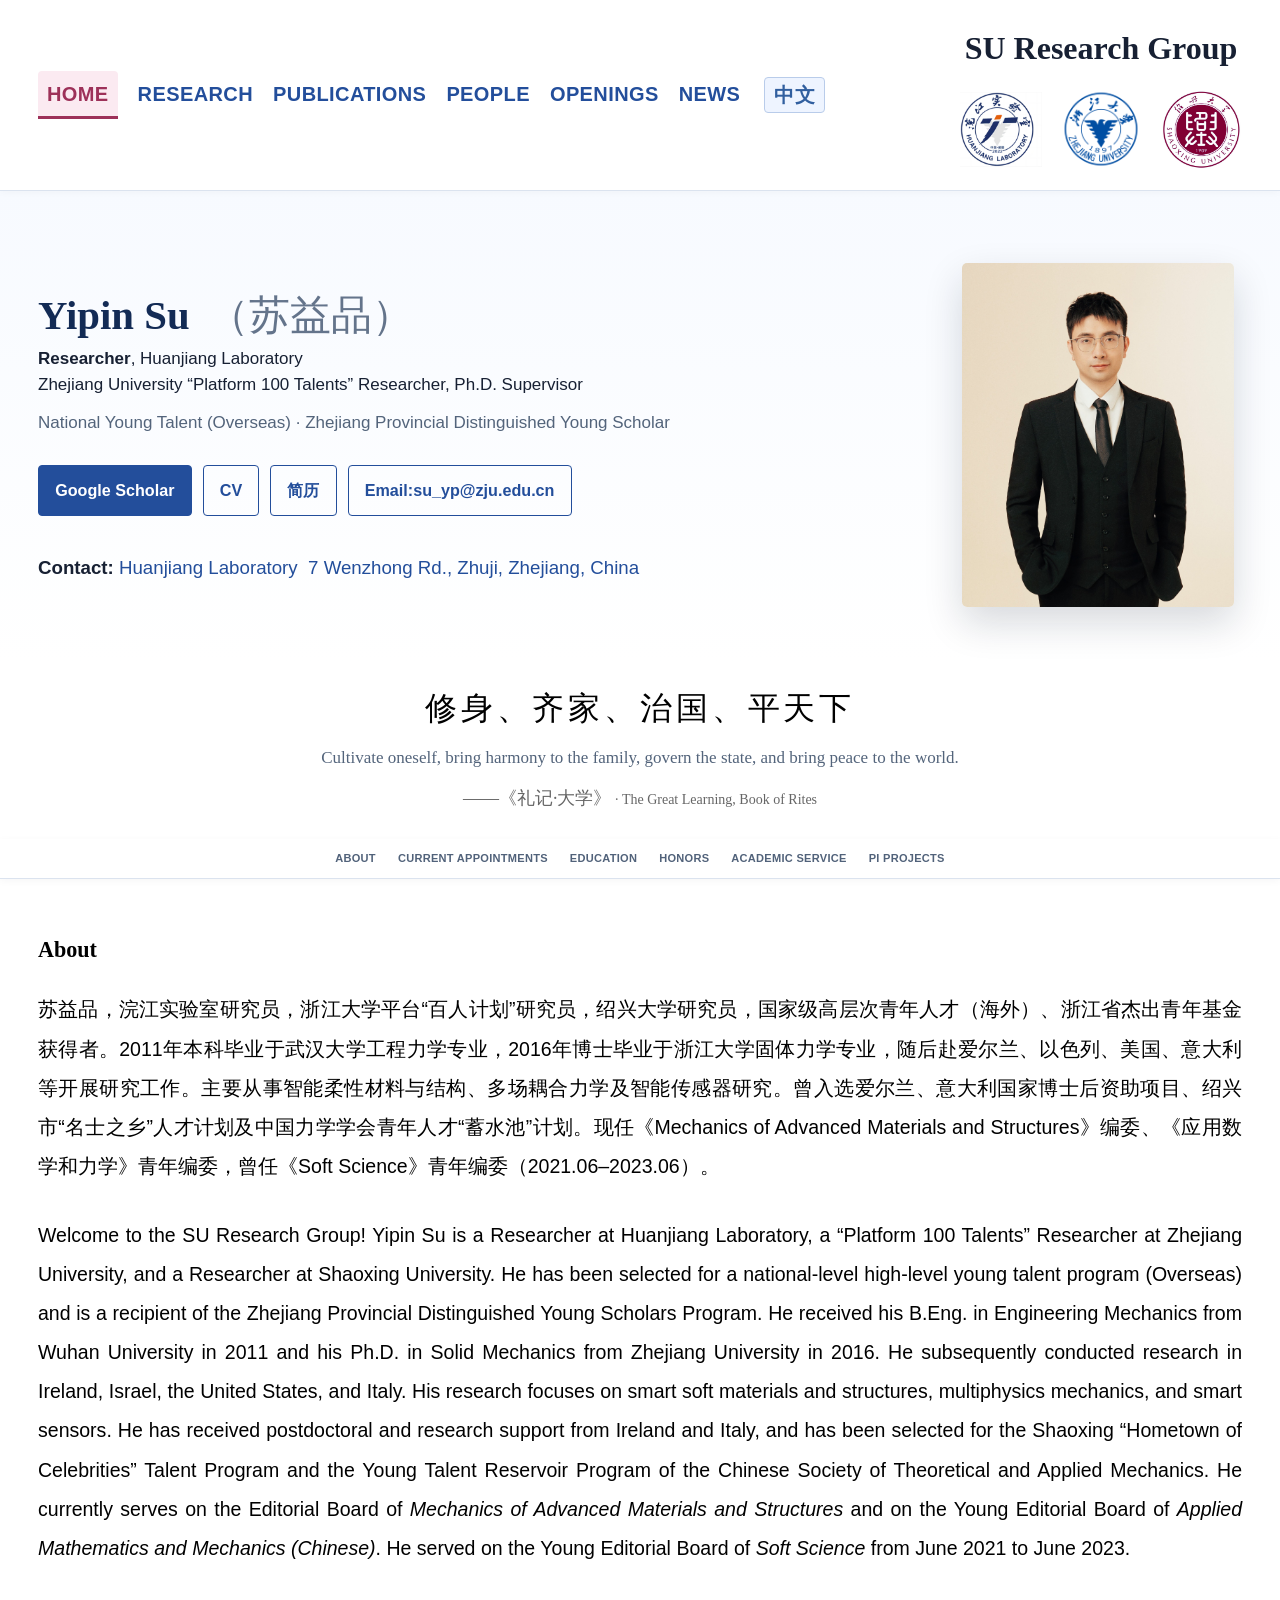
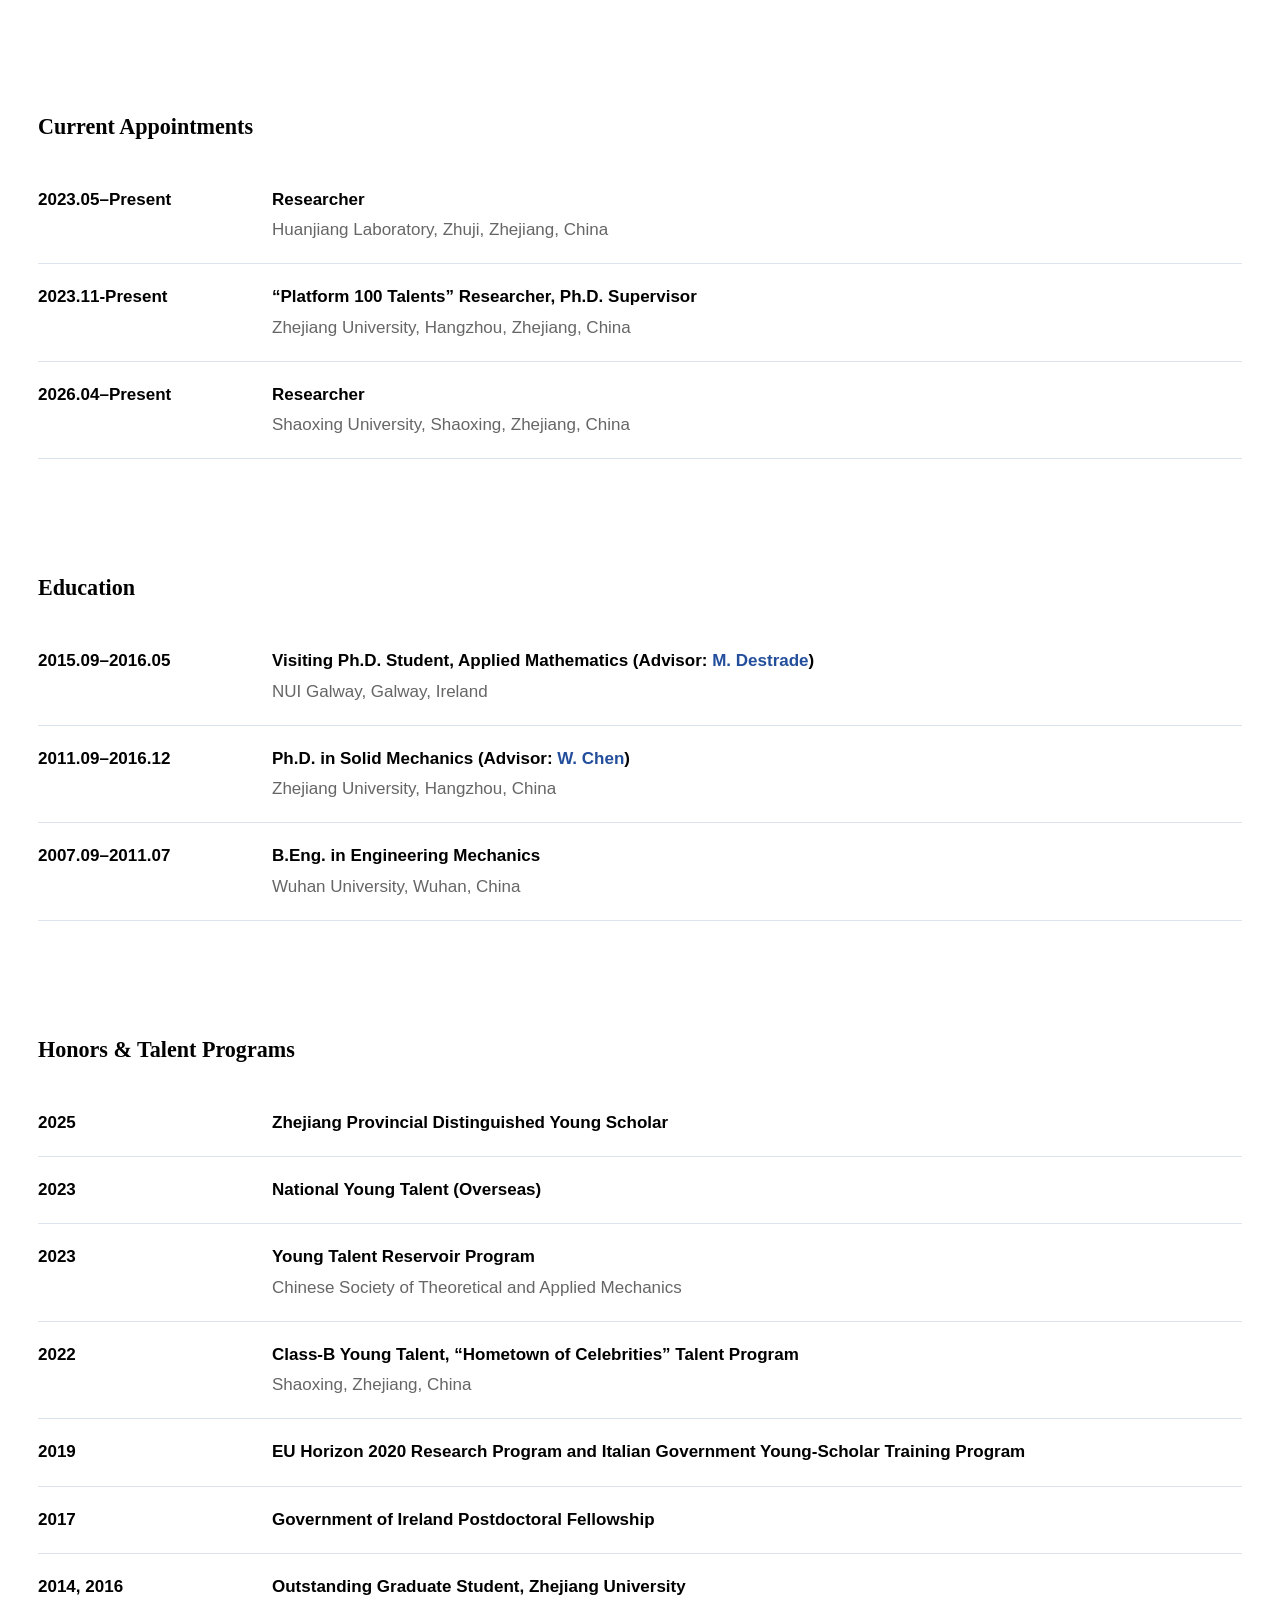
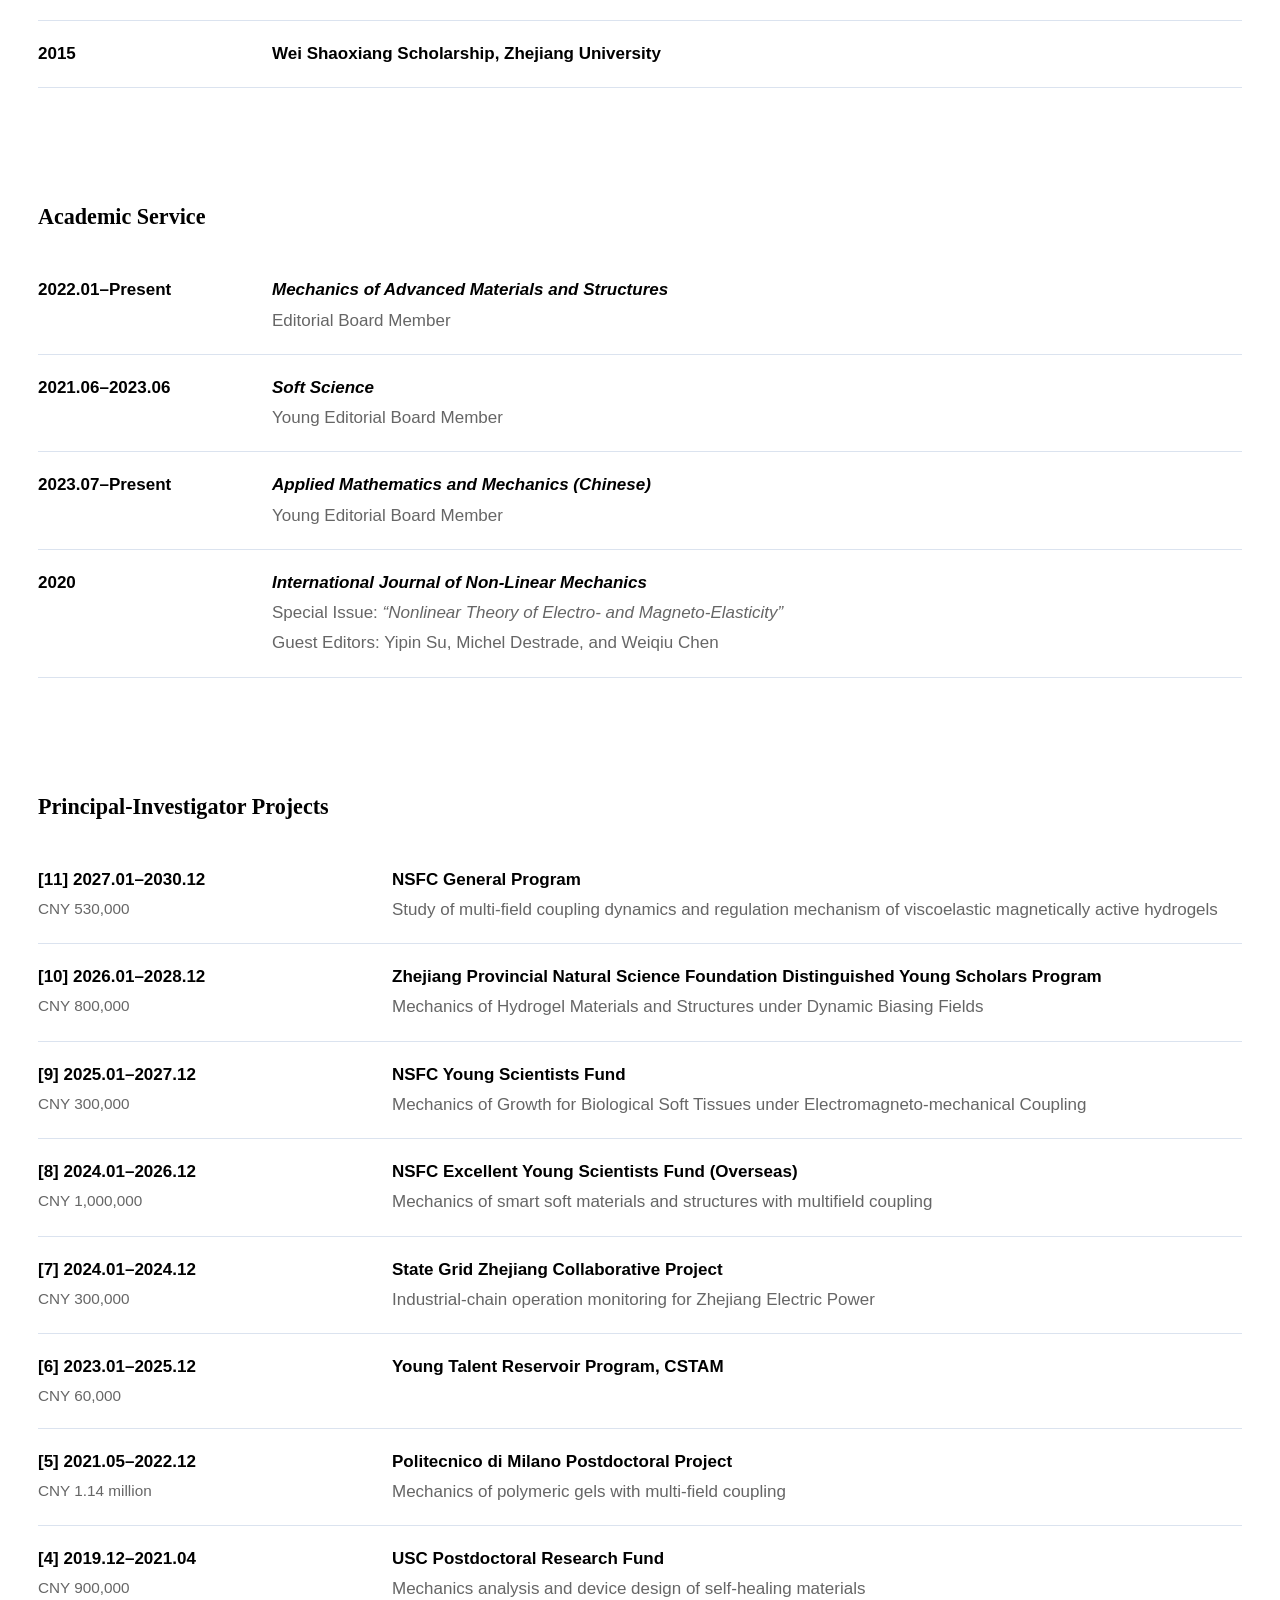
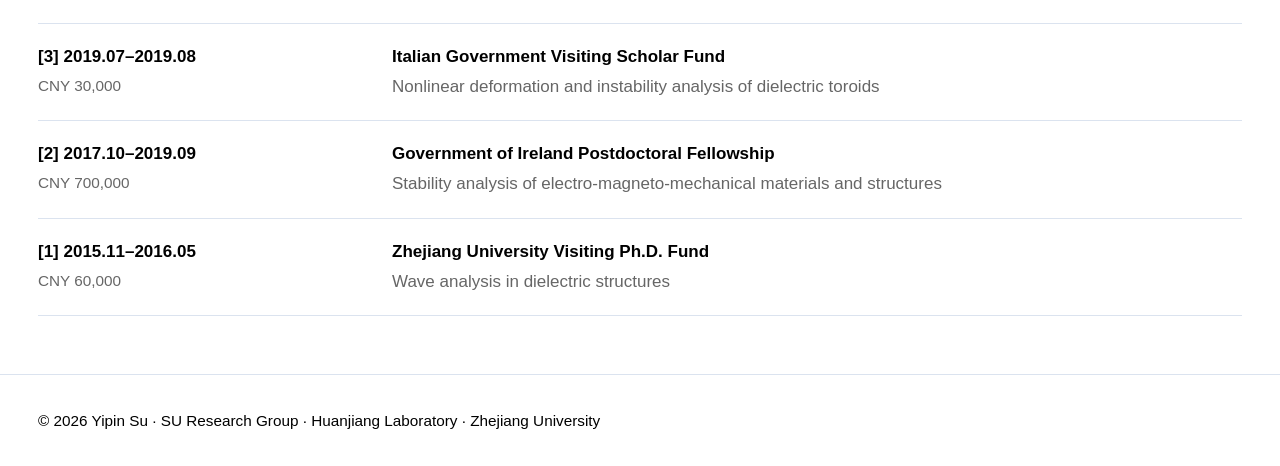
==== commit 50759e52: "Add classical motto and English translation to homepages" ====
--- a/index.html
+++ b/index.html
@@ -99,6 +99,13 @@
   </div>
 </section>
 
+<aside class="home-motto container" aria-label="Personal motto">
+  <blockquote>
+    <p class="motto-cn" lang="zh-CN">修身、齐家、治国、平天下</p>
+    <p class="motto-translation" lang="en">Cultivate oneself, bring harmony to the family, govern the state, and bring peace to the world.</p>
+    <cite><a href="https://ctext.org/liji/da-xue/zhs" target="_blank" rel="noopener"><span lang="zh-CN">——《礼记·大学》</span><span class="motto-source-en"> · The Great Learning, Book of Rites</span></a></cite>
+  </blockquote>
+</aside>
 <nav class="section-index" aria-label="Homepage sections">
   <div class="container section-index-links">
     <a href="#about">ABOUT</a>
@@ -479,3 +486,4 @@
 </body>
 </html>
 
+
--- a/assets/css/style.css
+++ b/assets/css/style.css
@@ -675,6 +675,73 @@
   padding: 6px 9px;
 }
 
+.nav-links .language-switch {
+  margin-left: 4px;
+  padding: 5px 9px;
+  color: #315f9f;
+  background: #eef4ff;
+  border: 1px solid #b9ccea;
+  border-radius: 4px;
+  line-height: 1.2;
+}
+
+.nav-links .language-switch:hover {
+  color: #9d3159;
+  background: #fbeaf1;
+  border-color: #dfb3c4;
+}
+
+.section-index {
+  position: sticky;
+  top: 190px;
+  z-index: 15;
+  background: rgba(255,255,255,.97);
+  border-bottom: 1px solid var(--line);
+  box-shadow: 0 2px 8px rgba(15,23,42,.04);
+}
+
+.section-index-links {
+  display: flex;
+  align-items: center;
+  justify-content: center;
+  flex-wrap: wrap;
+  gap: 8px 22px;
+  padding-top: 10px;
+  padding-bottom: 10px;
+}
+
+.section-index-links a {
+  color: #51627a;
+  font-size: calc(13px * var(--content-scale));
+  font-weight: 800;
+  letter-spacing: .025em;
+}
+
+.section-index-links a:hover {
+  color: #9d3159;
+  text-decoration: none;
+}
+
+section[id] {
+  scroll-margin-top: 245px;
+}
+
+@media(max-width:1180px) {
+  .section-index { top: 92px; }
+  section[id] { scroll-margin-top: 150px; }
+}
+
+@media(max-width:820px) {
+  .section-index {
+    position: static;
+  }
+  .section-index-links {
+    justify-content: flex-start;
+    gap: 8px 15px;
+  }
+  section[id] { scroll-margin-top: 20px; }
+}
+
 @media(max-width:900px) {
   .research-layout-list .research-gallery {
     grid-column: 1;
@@ -697,3 +764,41 @@
     grid-template-columns: 1fr;
   }
 }
+
+/* Responsive bilingual header: keep both navigation and branding visible. */
+.nav { overflow: visible; }
+.nav-links { flex: 1 1 auto; flex-wrap: wrap; gap: 12px 20px; white-space: normal; }
+.nav-links a { white-space: nowrap; }
+@media(max-width:1180px) {
+  .section-index { top: 190px; }
+  section[id] { scroll-margin-top: 255px; }
+}
+@media(max-width:820px) {
+  .site-header { position: relative; }
+  .nav { flex-direction: column; padding-top: 18px; padding-bottom: 18px; gap: 18px; }
+  .brand-area { order: 1; }
+  .nav-links { order: 2; margin: 0; justify-content: center; gap: 8px 16px; }
+  .nav-links a { font-size: 14px; }
+  .brand { font-size: 27px; }
+  .brand-logos img { width: 54px; height: 54px; }
+  .section-index { position: static; }
+  section[id] { scroll-margin-top: 20px; }
+}
+
+/* 首页题句：中文及出处用楷体；在此调整字号与间距。 */
+.home-motto { padding-top: 20px; padding-bottom: 25px; text-align: center; }
+.home-motto blockquote { margin: 0; }
+.home-motto .motto-cn, .home-motto cite {
+  font-family: KaiTi, STKaiti, "Kaiti SC", "楷体", "楷体_GB2312", serif;
+  font-style: normal;
+  font-weight: 400;
+}
+.home-motto .motto-cn { margin: 0 0 8px; font-size: clamp(24px, 2.5vw, 32px); letter-spacing: .12em; line-height: 1.7; }
+.home-motto .motto-translation { margin: 0 auto 8px; max-width: 850px; font-family: Georgia, "Times New Roman", serif; font-size: 17px; line-height: 1.7; color: #53647b; }
+.home-motto cite { font-size: 18px; }
+.home-motto cite a { color: #666; }
+.home-motto .motto-source-en { font-family: Georgia, "Times New Roman", serif; font-size: 14px; }
+@media(max-width:560px) {
+  .home-motto .motto-cn { letter-spacing: .03em; font-size: 24px; }
+  .home-motto .motto-translation { font-size: 15px; }
+}
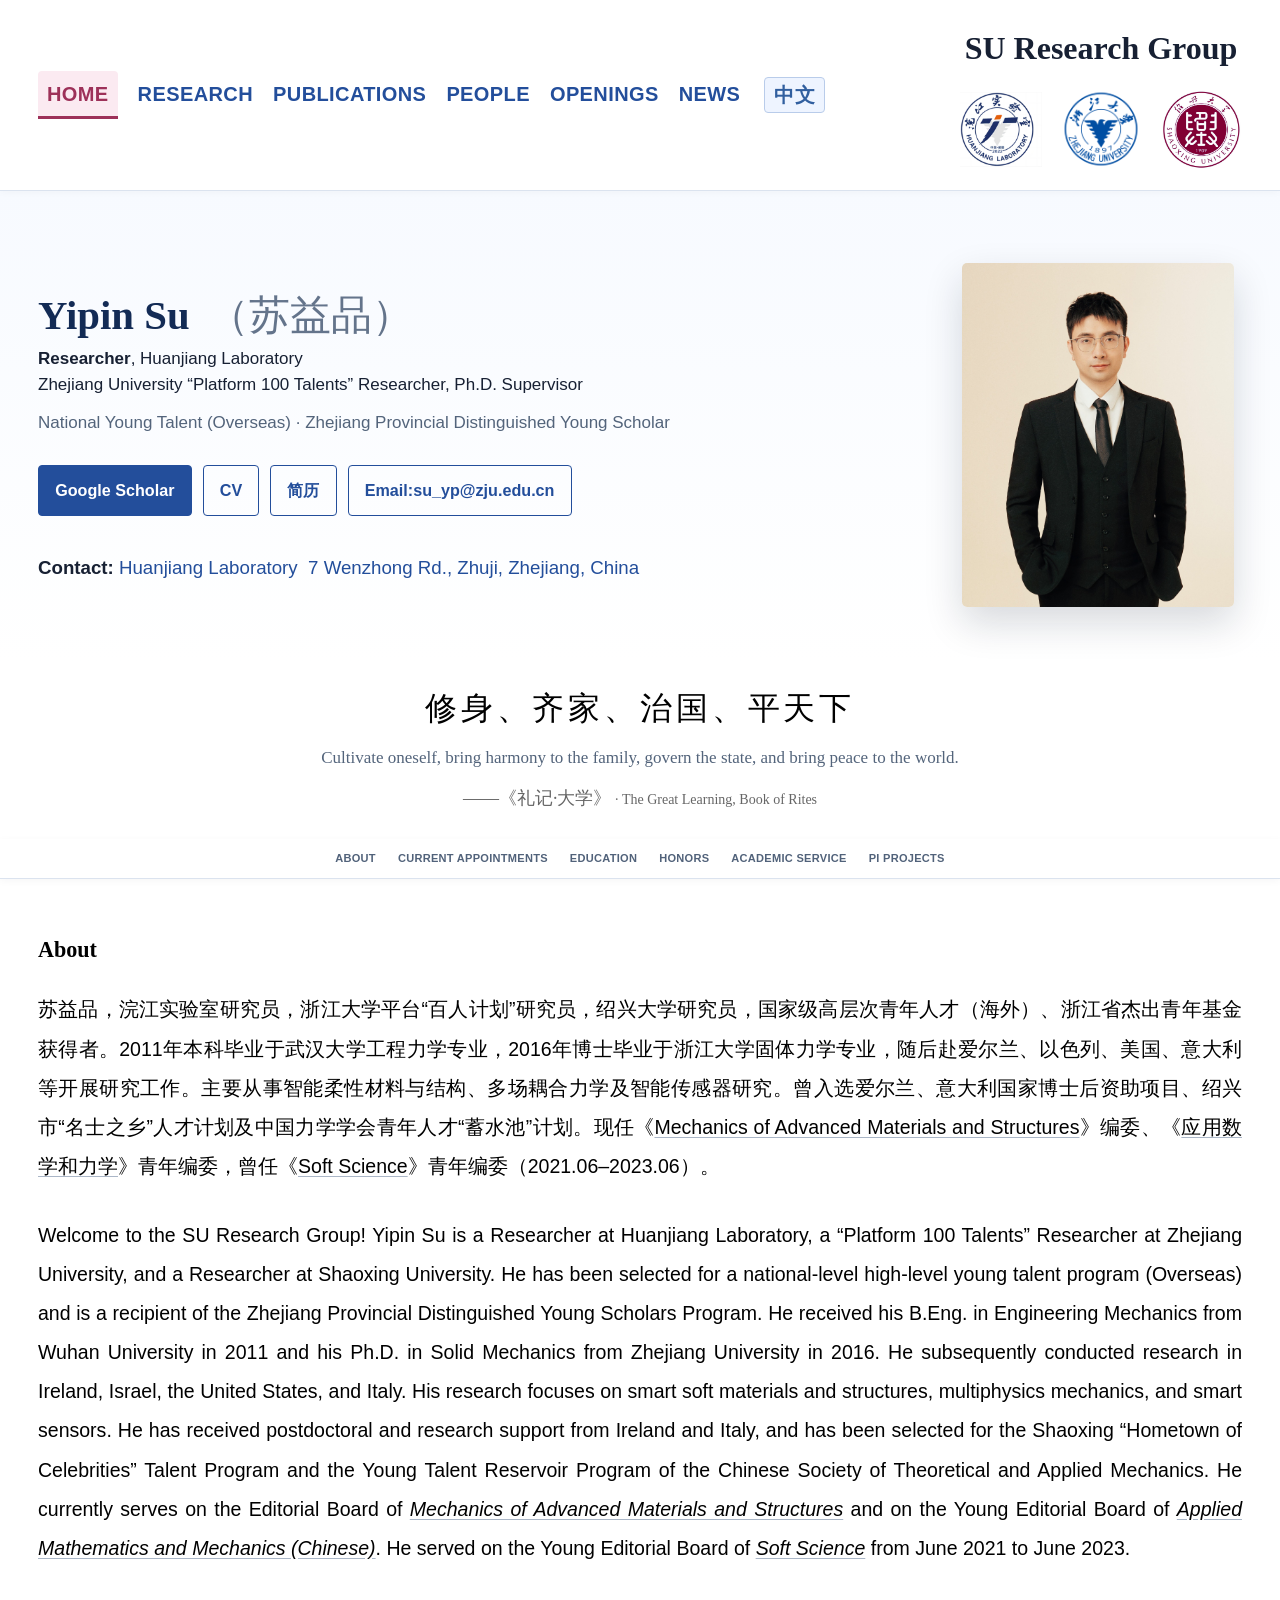
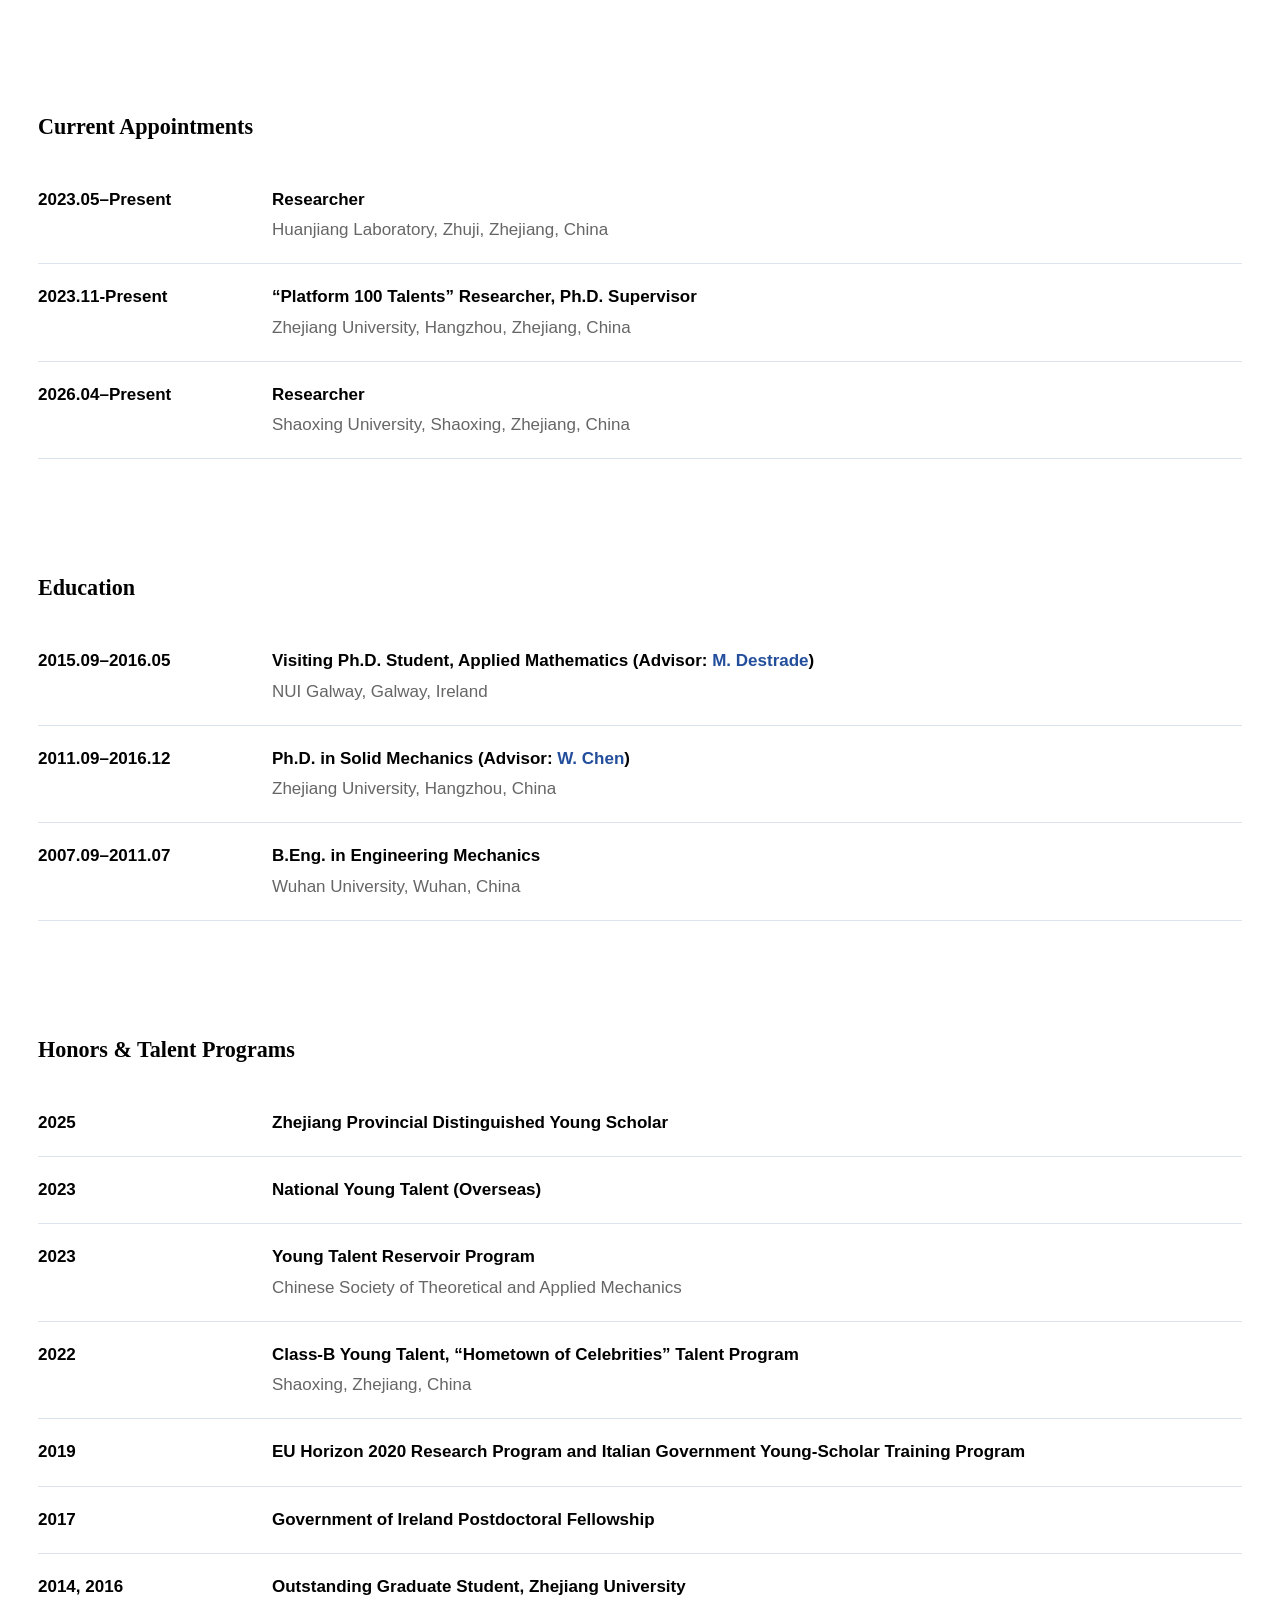
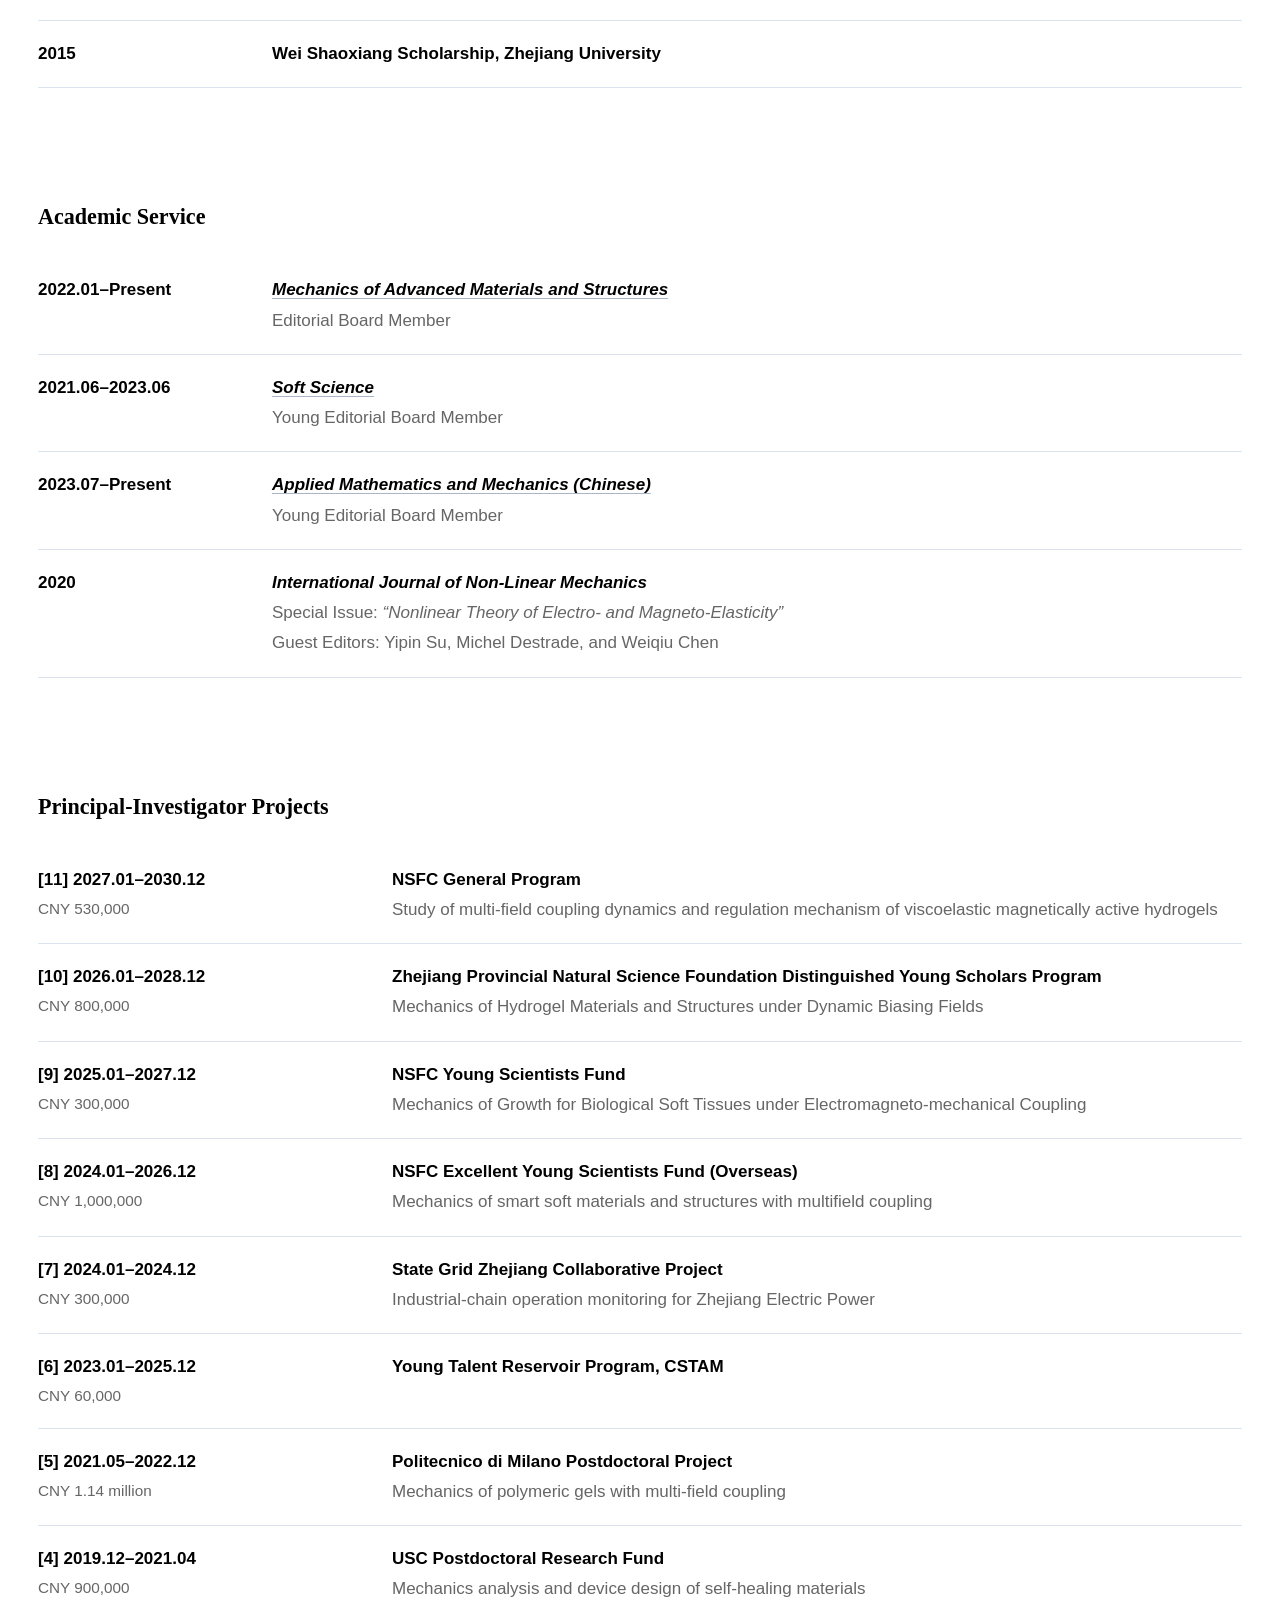
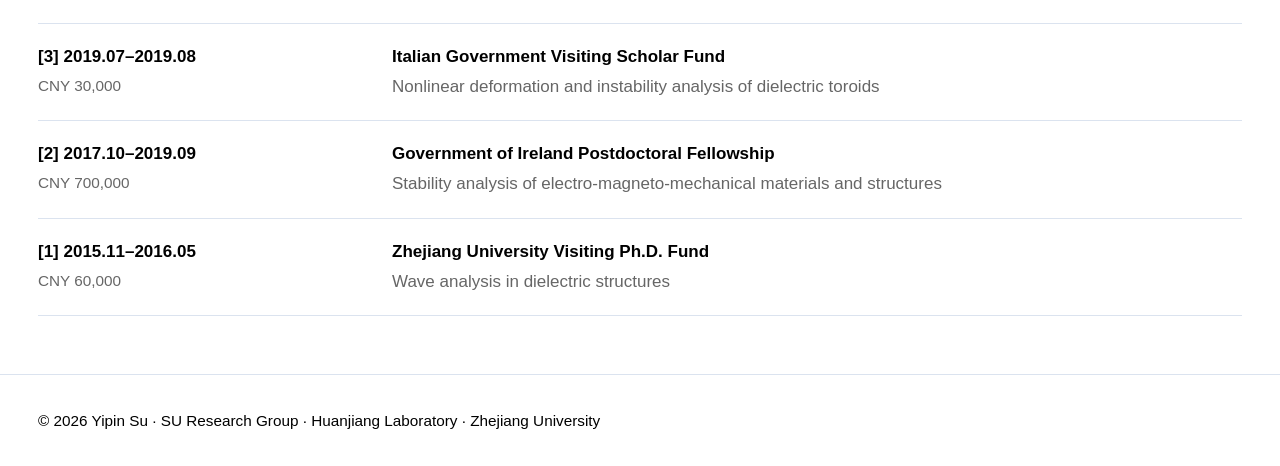
==== commit 22cd8a99: "Link journal names throughout both language versions" ====
--- a/index.html
+++ b/index.html
@@ -124,11 +124,11 @@
     <h2 class="section-title">About</h2>
 
     <p class="about-block">
-      苏益品，浣江实验室研究员，浙江大学平台“百人计划”研究员，绍兴大学研究员，国家级高层次青年人才（海外）、浙江省杰出青年基金获得者。2011年本科毕业于武汉大学工程力学专业，2016年博士毕业于浙江大学固体力学专业，随后赴爱尔兰、以色列、美国、意大利等开展研究工作。主要从事智能柔性材料与结构、多场耦合力学及智能传感器研究。曾入选爱尔兰、意大利国家博士后资助项目、绍兴市“名士之乡”人才计划及中国力学学会青年人才“蓄水池”计划。现任《Mechanics of Advanced Materials and Structures》编委、《应用数学和力学》青年编委，曾任《Soft Science》青年编委（2021.06–2023.06）。
+      苏益品，浣江实验室研究员，浙江大学平台“百人计划”研究员，绍兴大学研究员，国家级高层次青年人才（海外）、浙江省杰出青年基金获得者。2011年本科毕业于武汉大学工程力学专业，2016年博士毕业于浙江大学固体力学专业，随后赴爱尔兰、以色列、美国、意大利等开展研究工作。主要从事智能柔性材料与结构、多场耦合力学及智能传感器研究。曾入选爱尔兰、意大利国家博士后资助项目、绍兴市“名士之乡”人才计划及中国力学学会青年人才“蓄水池”计划。现任《<a class="journal-link" href="https://www.tandfonline.com/journals/umcm20" target="_blank" rel="noopener noreferrer">Mechanics of Advanced Materials and Structures</a>》编委、《<a class="journal-link" href="http://www.applmathmech.cn/" target="_blank" rel="noopener noreferrer">应用数学和力学</a>》青年编委，曾任《<a class="journal-link" href="https://www.oaepublish.com/ss" target="_blank" rel="noopener noreferrer">Soft Science</a>》青年编委（2021.06–2023.06）。
     </p>
 
     <p class="about-block">
-      Welcome to the SU Research Group! Yipin Su is a Researcher at Huanjiang Laboratory, a “Platform 100 Talents” Researcher at Zhejiang University, and a Researcher at Shaoxing University. He has been selected for a national-level high-level young talent program (Overseas) and is a recipient of the Zhejiang Provincial Distinguished Young Scholars Program. He received his B.Eng. in Engineering Mechanics from Wuhan University in 2011 and his Ph.D. in Solid Mechanics from Zhejiang University in 2016. He subsequently conducted research in Ireland, Israel, the United States, and Italy. His research focuses on smart soft materials and structures, multiphysics mechanics, and smart sensors. He has received postdoctoral and research support from Ireland and Italy, and has been selected for the Shaoxing “Hometown of Celebrities” Talent Program and the Young Talent Reservoir Program of the Chinese Society of Theoretical and Applied Mechanics. He currently serves on the Editorial Board of <em>Mechanics of Advanced Materials and Structures</em> and on the Young Editorial Board of <em>Applied Mathematics and Mechanics (Chinese)</em>. He served on the Young Editorial Board of <em>Soft Science</em> from June 2021 to June 2023.
+      Welcome to the SU Research Group! Yipin Su is a Researcher at Huanjiang Laboratory, a “Platform 100 Talents” Researcher at Zhejiang University, and a Researcher at Shaoxing University. He has been selected for a national-level high-level young talent program (Overseas) and is a recipient of the Zhejiang Provincial Distinguished Young Scholars Program. He received his B.Eng. in Engineering Mechanics from Wuhan University in 2011 and his Ph.D. in Solid Mechanics from Zhejiang University in 2016. He subsequently conducted research in Ireland, Israel, the United States, and Italy. His research focuses on smart soft materials and structures, multiphysics mechanics, and smart sensors. He has received postdoctoral and research support from Ireland and Italy, and has been selected for the Shaoxing “Hometown of Celebrities” Talent Program and the Young Talent Reservoir Program of the Chinese Society of Theoretical and Applied Mechanics. He currently serves on the Editorial Board of <em><a class="journal-link" href="https://www.tandfonline.com/journals/umcm20" target="_blank" rel="noopener noreferrer">Mechanics of Advanced Materials and Structures</a></em> and on the Young Editorial Board of <em><a class="journal-link" href="http://www.applmathmech.cn/" target="_blank" rel="noopener noreferrer">Applied Mathematics and Mechanics (Chinese)</a></em>. He served on the Young Editorial Board of <em><a class="journal-link" href="https://www.oaepublish.com/ss" target="_blank" rel="noopener noreferrer">Soft Science</a></em> from June 2021 to June 2023.
     </p>
 
   </div>
@@ -295,7 +295,7 @@
   </div>
   <div>
     <div class="project-title">
-      <em>Mechanics of Advanced Materials and Structures</em>
+      <em><a class="journal-link" href="https://www.tandfonline.com/journals/umcm20" target="_blank" rel="noopener noreferrer">Mechanics of Advanced Materials and Structures</a></em>
     </div>
     <div>Editorial Board Member</div>
   </div>
@@ -307,7 +307,7 @@
   </div>
   <div>
     <div class="project-title">
-      <em>Soft Science</em>
+      <em><a class="journal-link" href="https://www.oaepublish.com/ss" target="_blank" rel="noopener noreferrer">Soft Science</a></em>
     </div>
     <div>Young Editorial Board Member</div>
   </div>
@@ -319,7 +319,7 @@
   </div>
   <div>
     <div class="project-title">
-      <em>Applied Mathematics and Mechanics (Chinese)</em>
+      <em><a class="journal-link" href="http://www.applmathmech.cn/" target="_blank" rel="noopener noreferrer">Applied Mathematics and Mechanics (Chinese)</a></em>
     </div>
     <div>Young Editorial Board Member</div>
   </div>
@@ -487,3 +487,4 @@
 </html>
 
 
+
--- a/assets/css/style.css
+++ b/assets/css/style.css
@@ -802,3 +802,7 @@
   .home-motto .motto-cn { letter-spacing: .03em; font-size: 24px; }
   .home-motto .motto-translation { font-size: 15px; }
 }
+
+/* 期刊官网链接：保持正文颜色，以细下划线标识可点击。 */
+main a.journal-link { color: inherit; text-decoration: underline; text-decoration-color: #aab6c7; text-underline-offset: 3px; }
+main a.journal-link:hover, main a.journal-link:focus-visible { color: #234e9b; text-decoration-color: currentColor; }
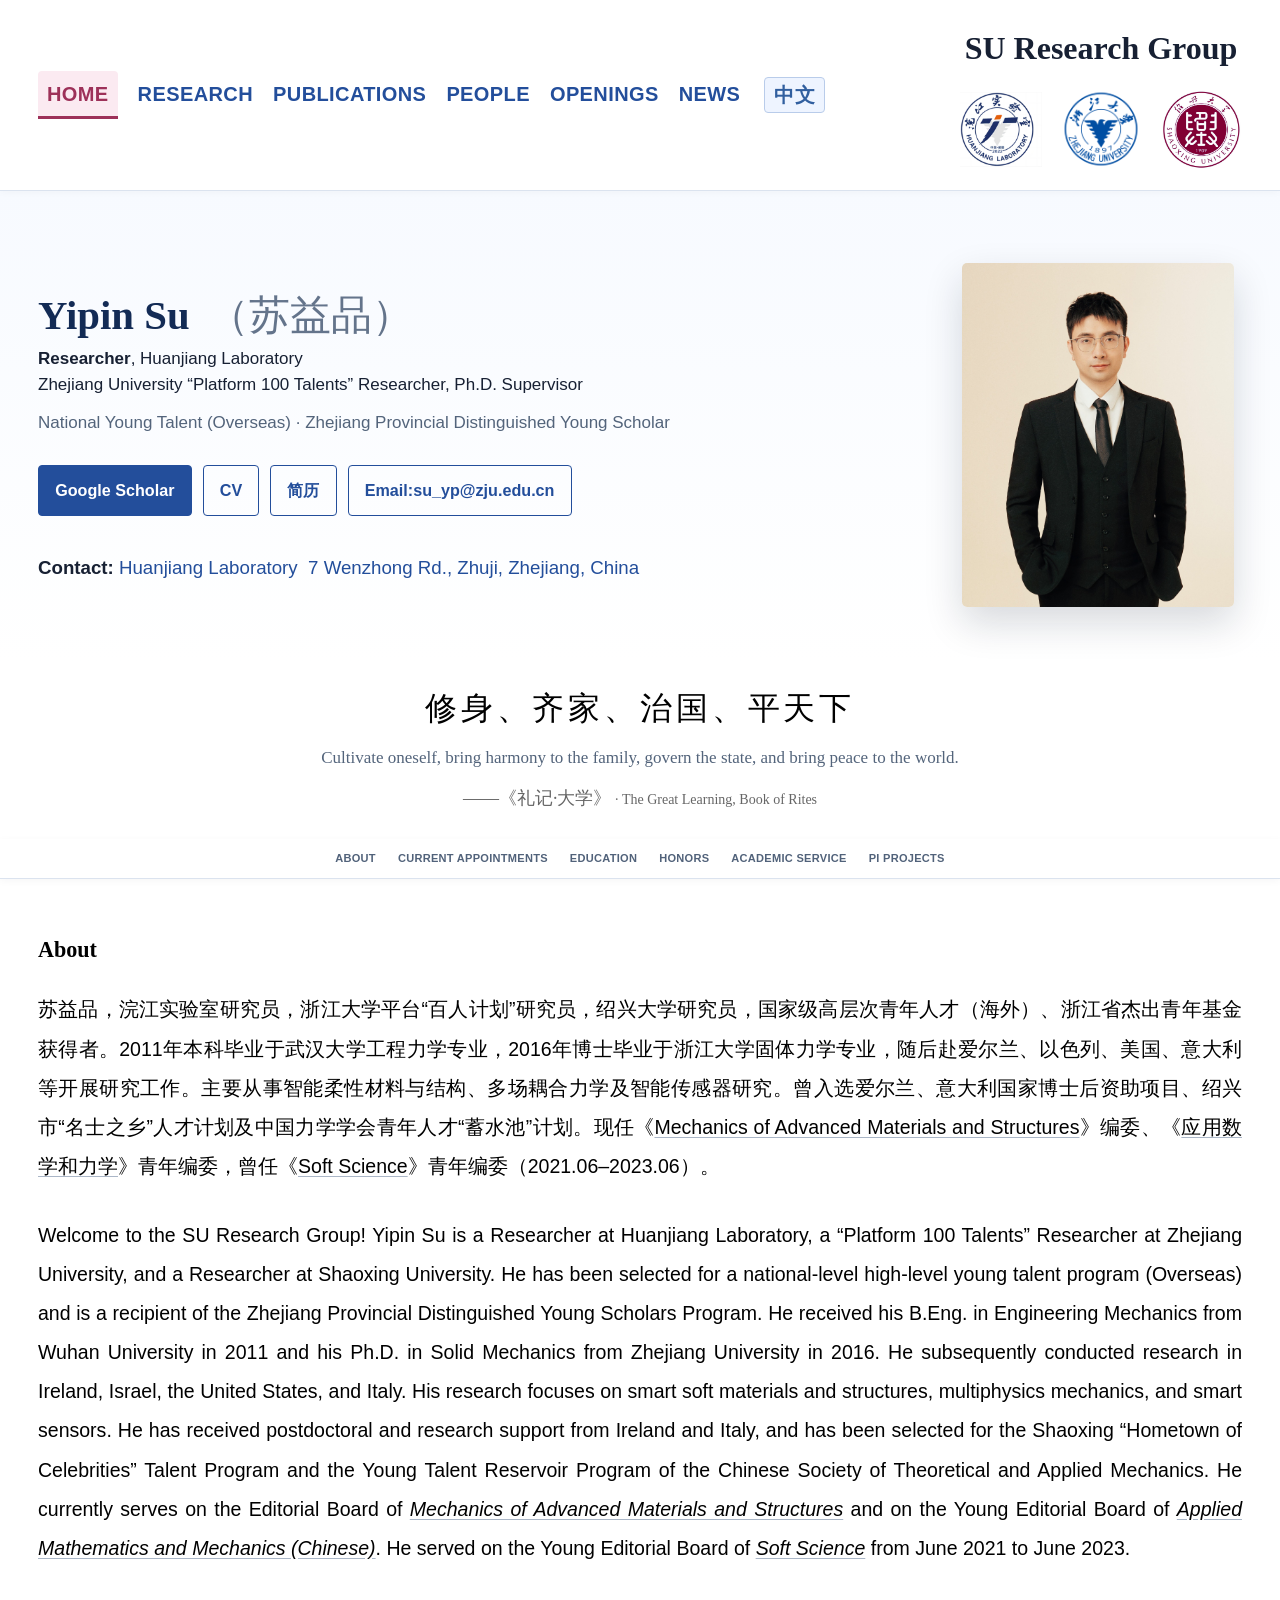
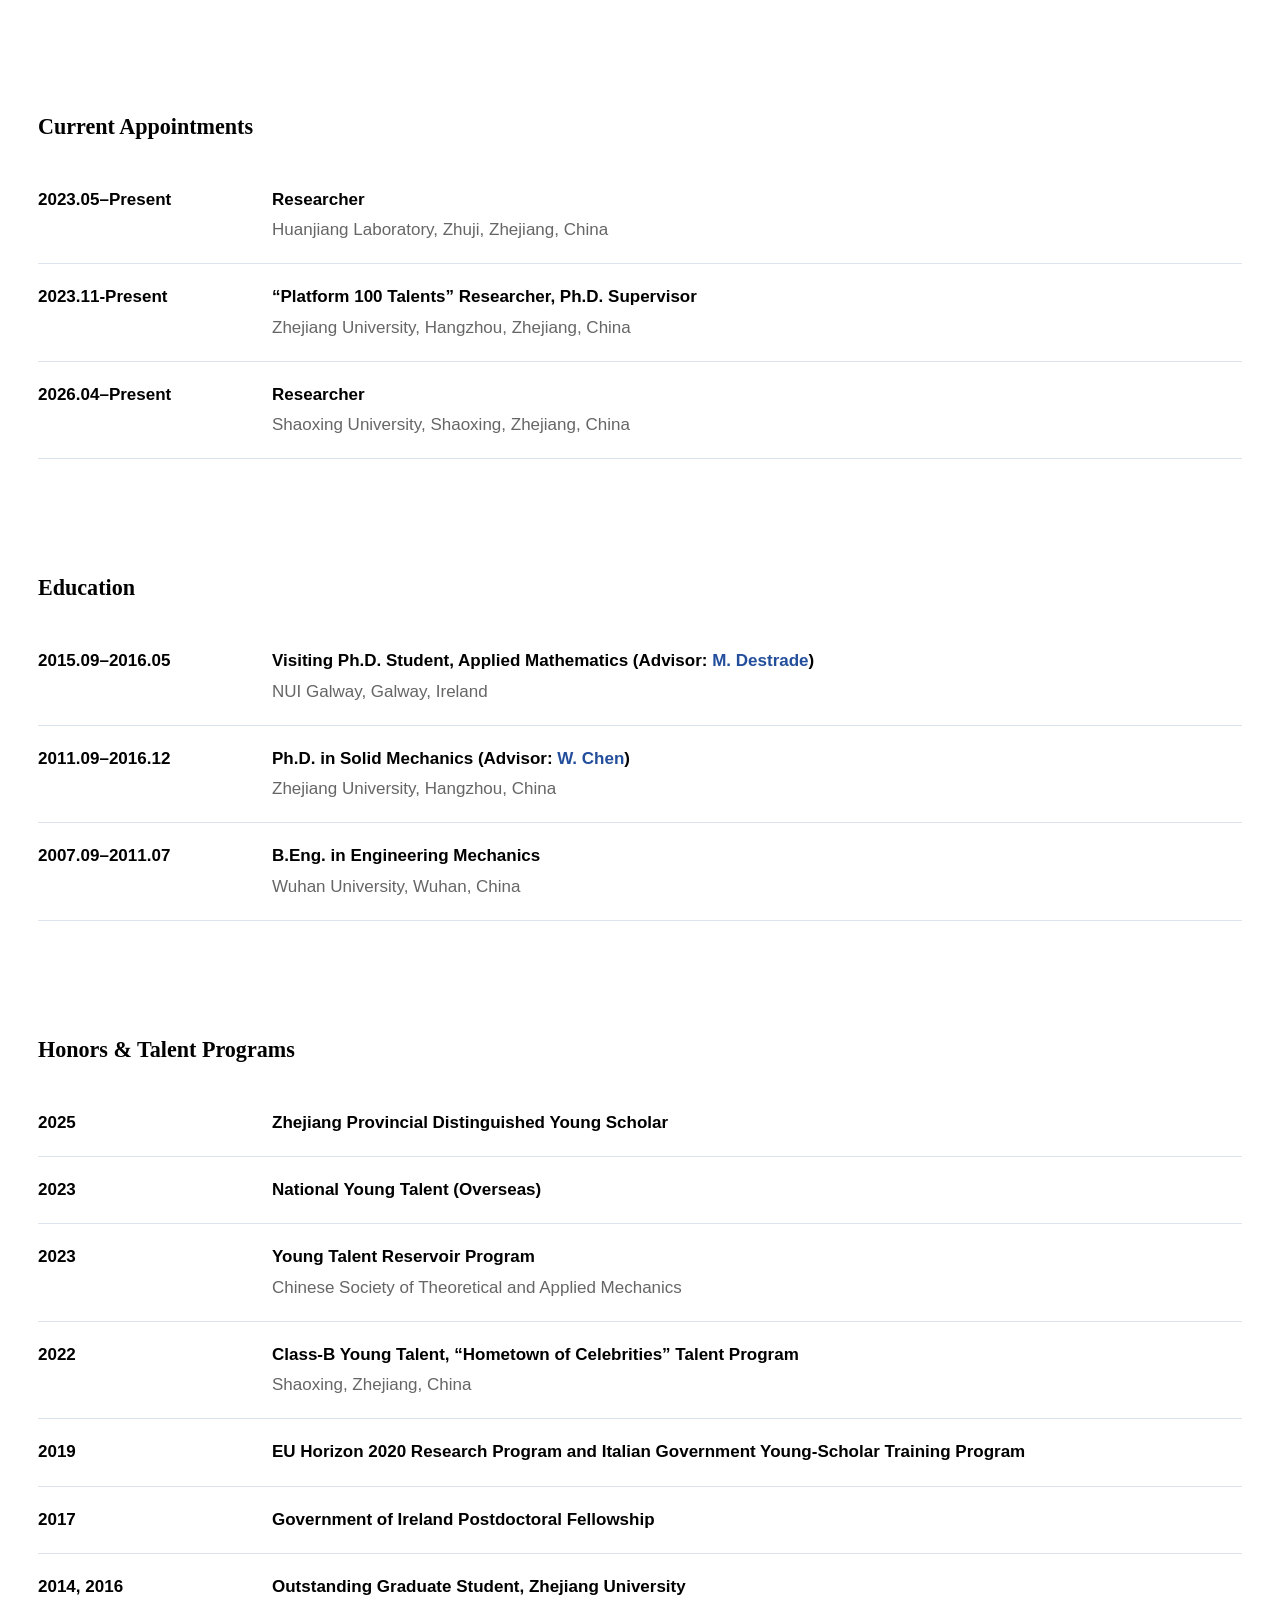
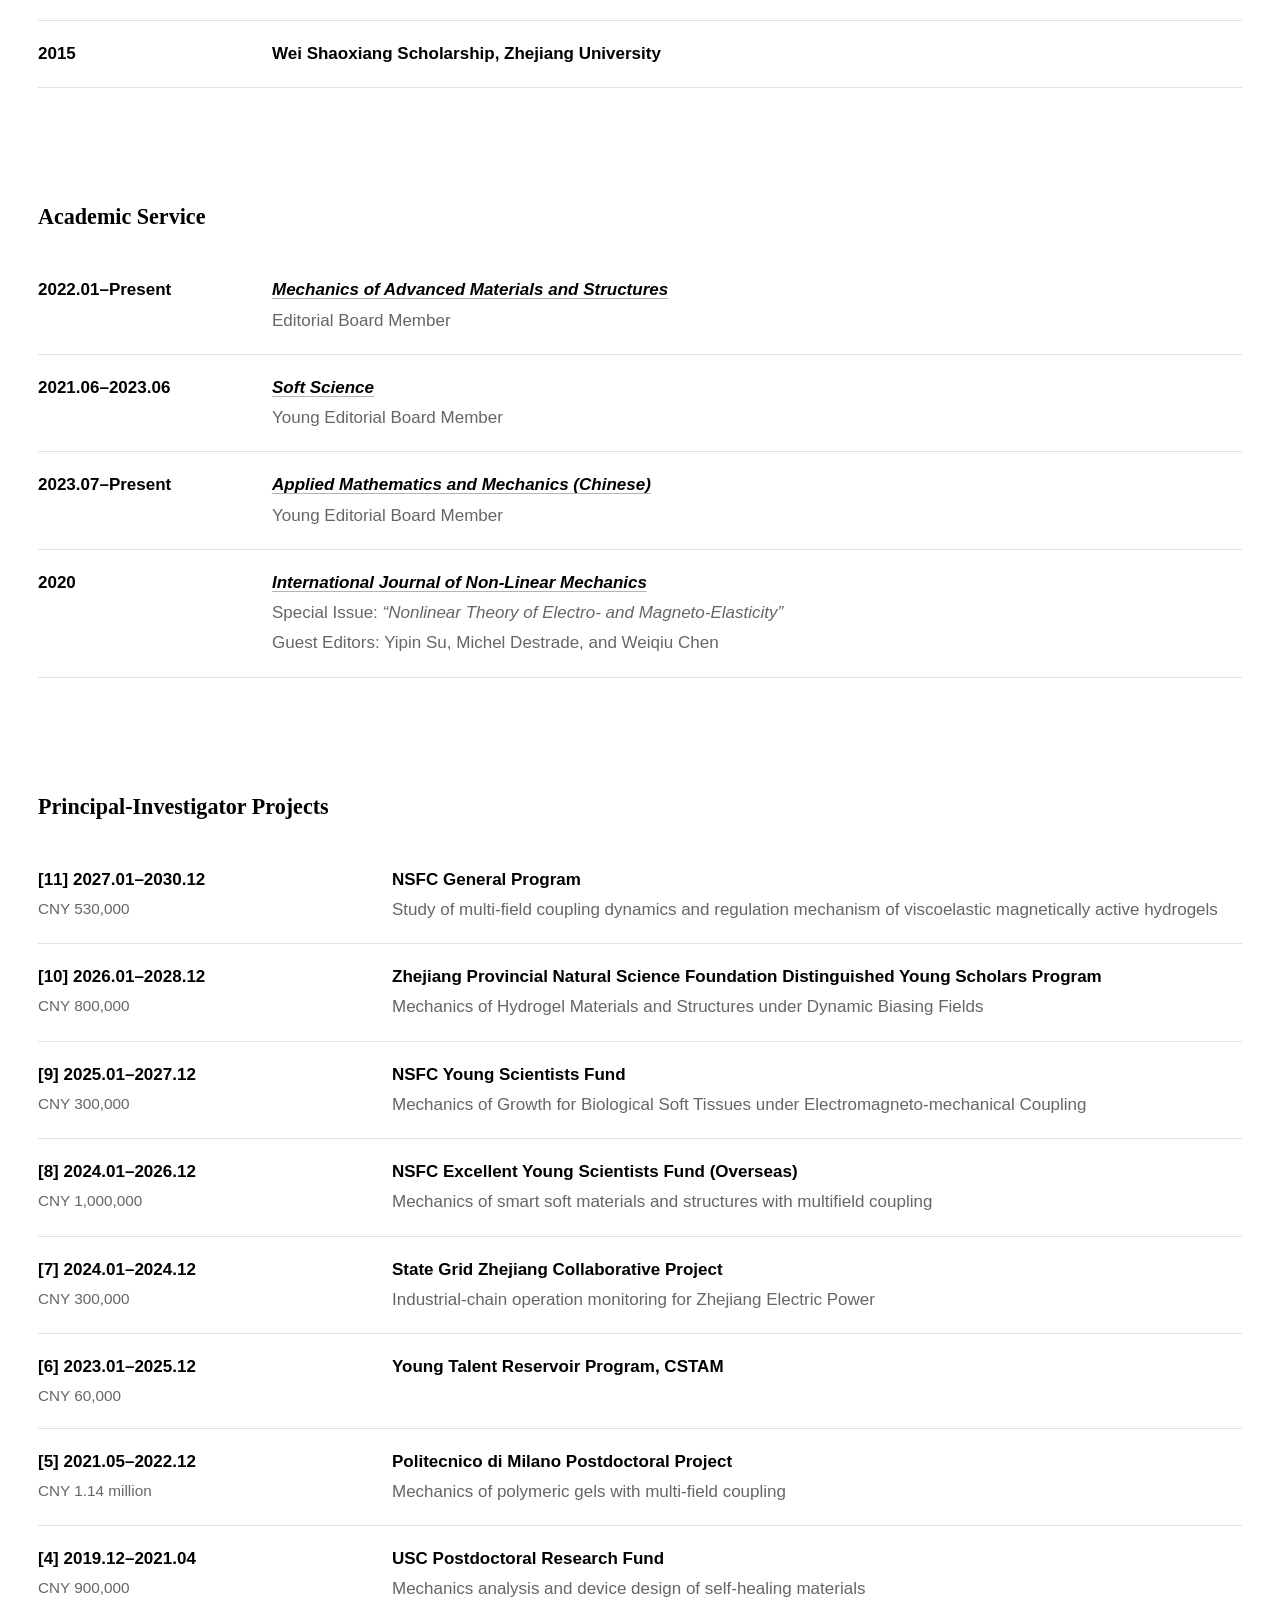
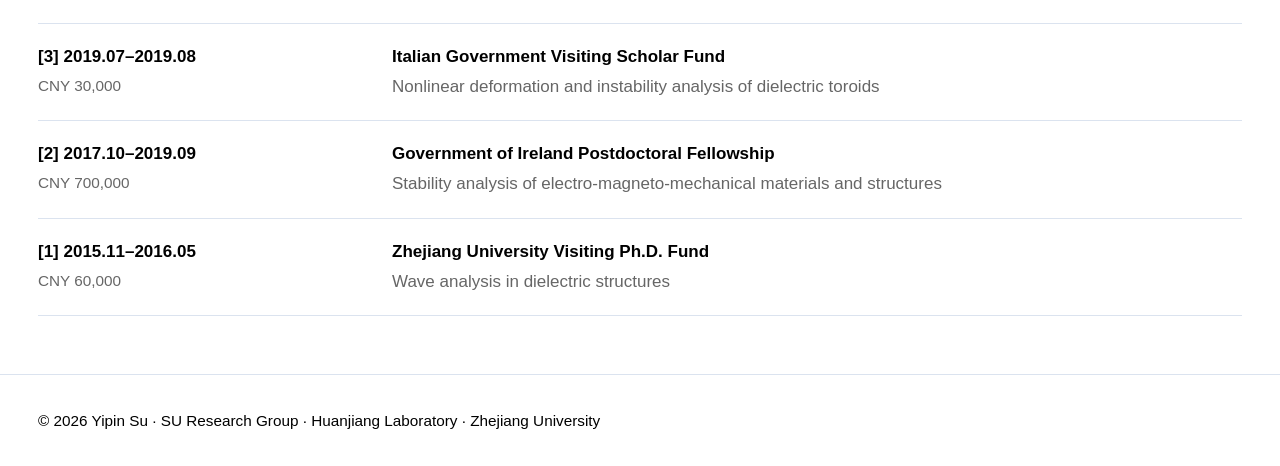
==== commit b229726b: "Refine journal links in service and publication sections" ====
--- a/index.html
+++ b/index.html
@@ -331,7 +331,7 @@
   </div>
   <div>
     <div class="project-title">
-      <em>International Journal of Non-Linear Mechanics</em>
+      <em><a class="journal-link" href="https://www.sciencedirect.com/journal/international-journal-of-non-linear-mechanics" target="_blank" rel="noopener noreferrer">International Journal of Non-Linear Mechanics</a></em>
     </div>
     <div>
       Special Issue:
@@ -488,3 +488,4 @@
 
 
 
+
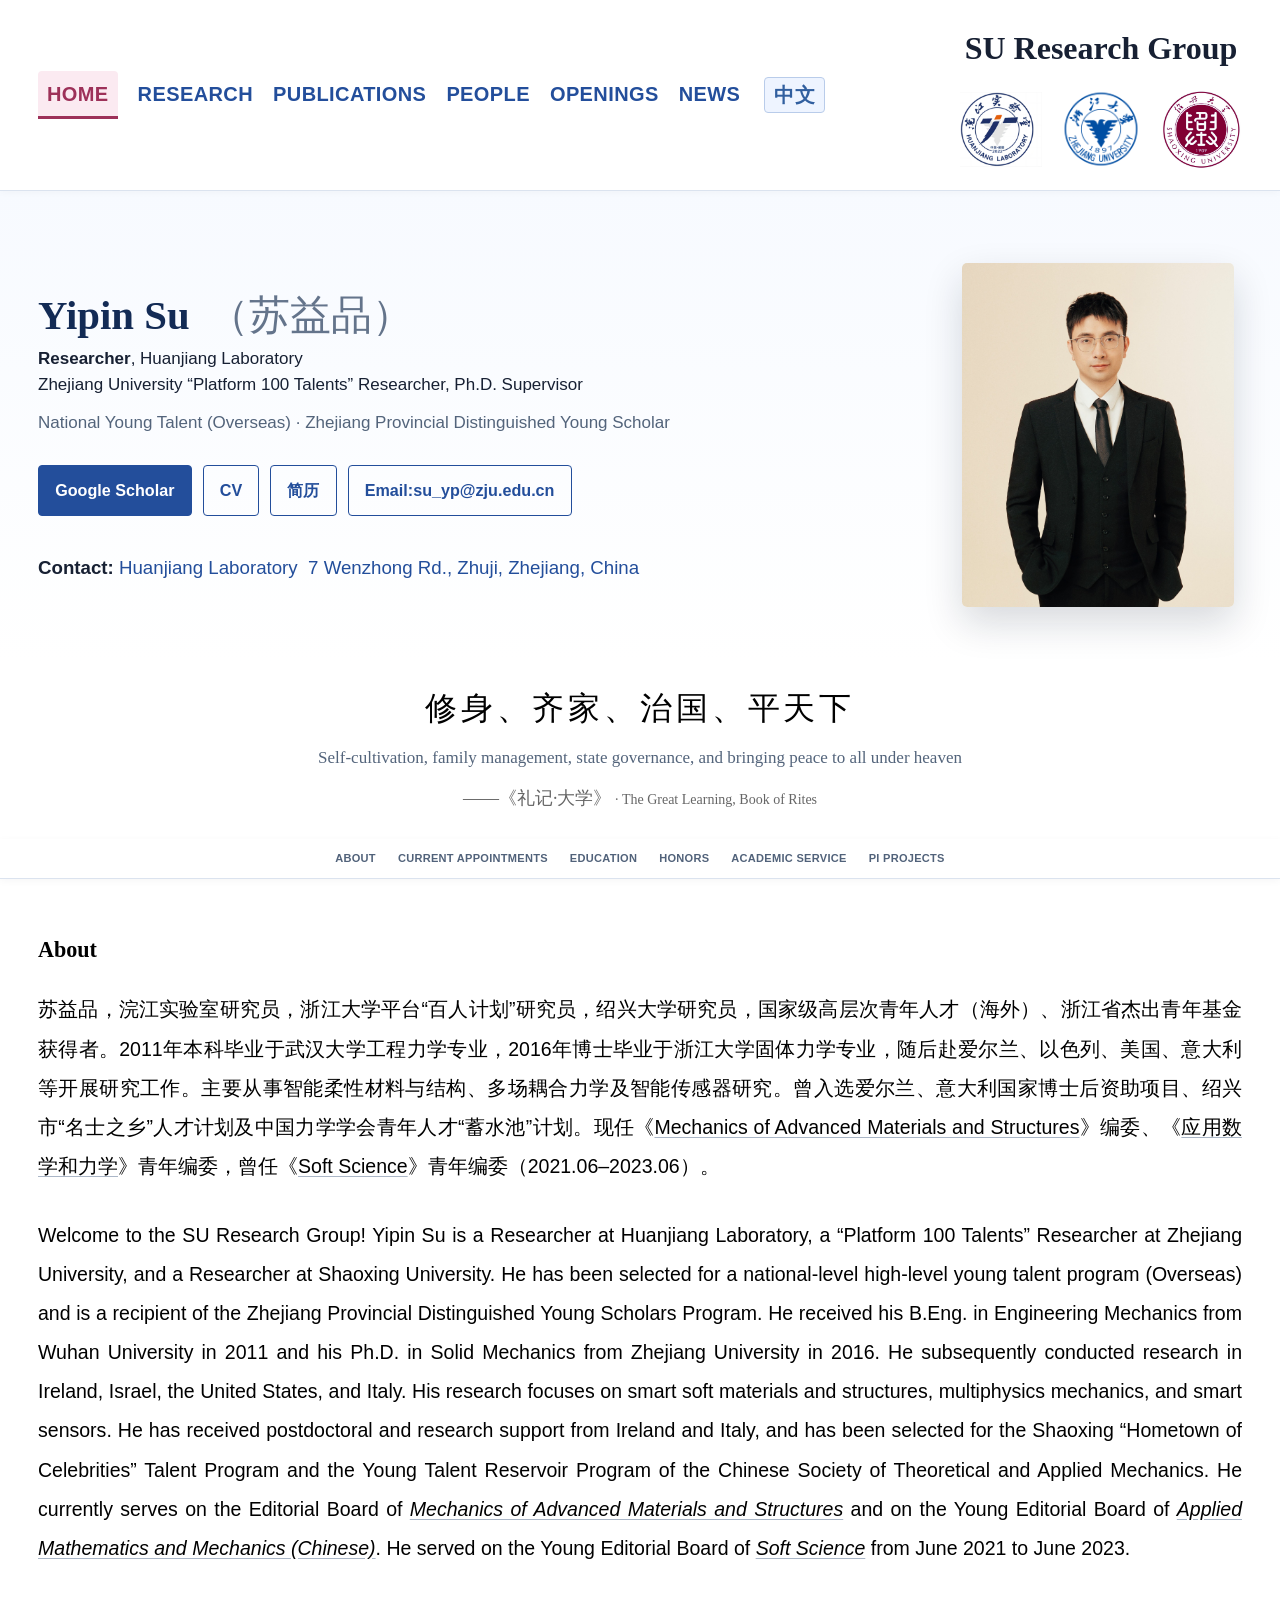
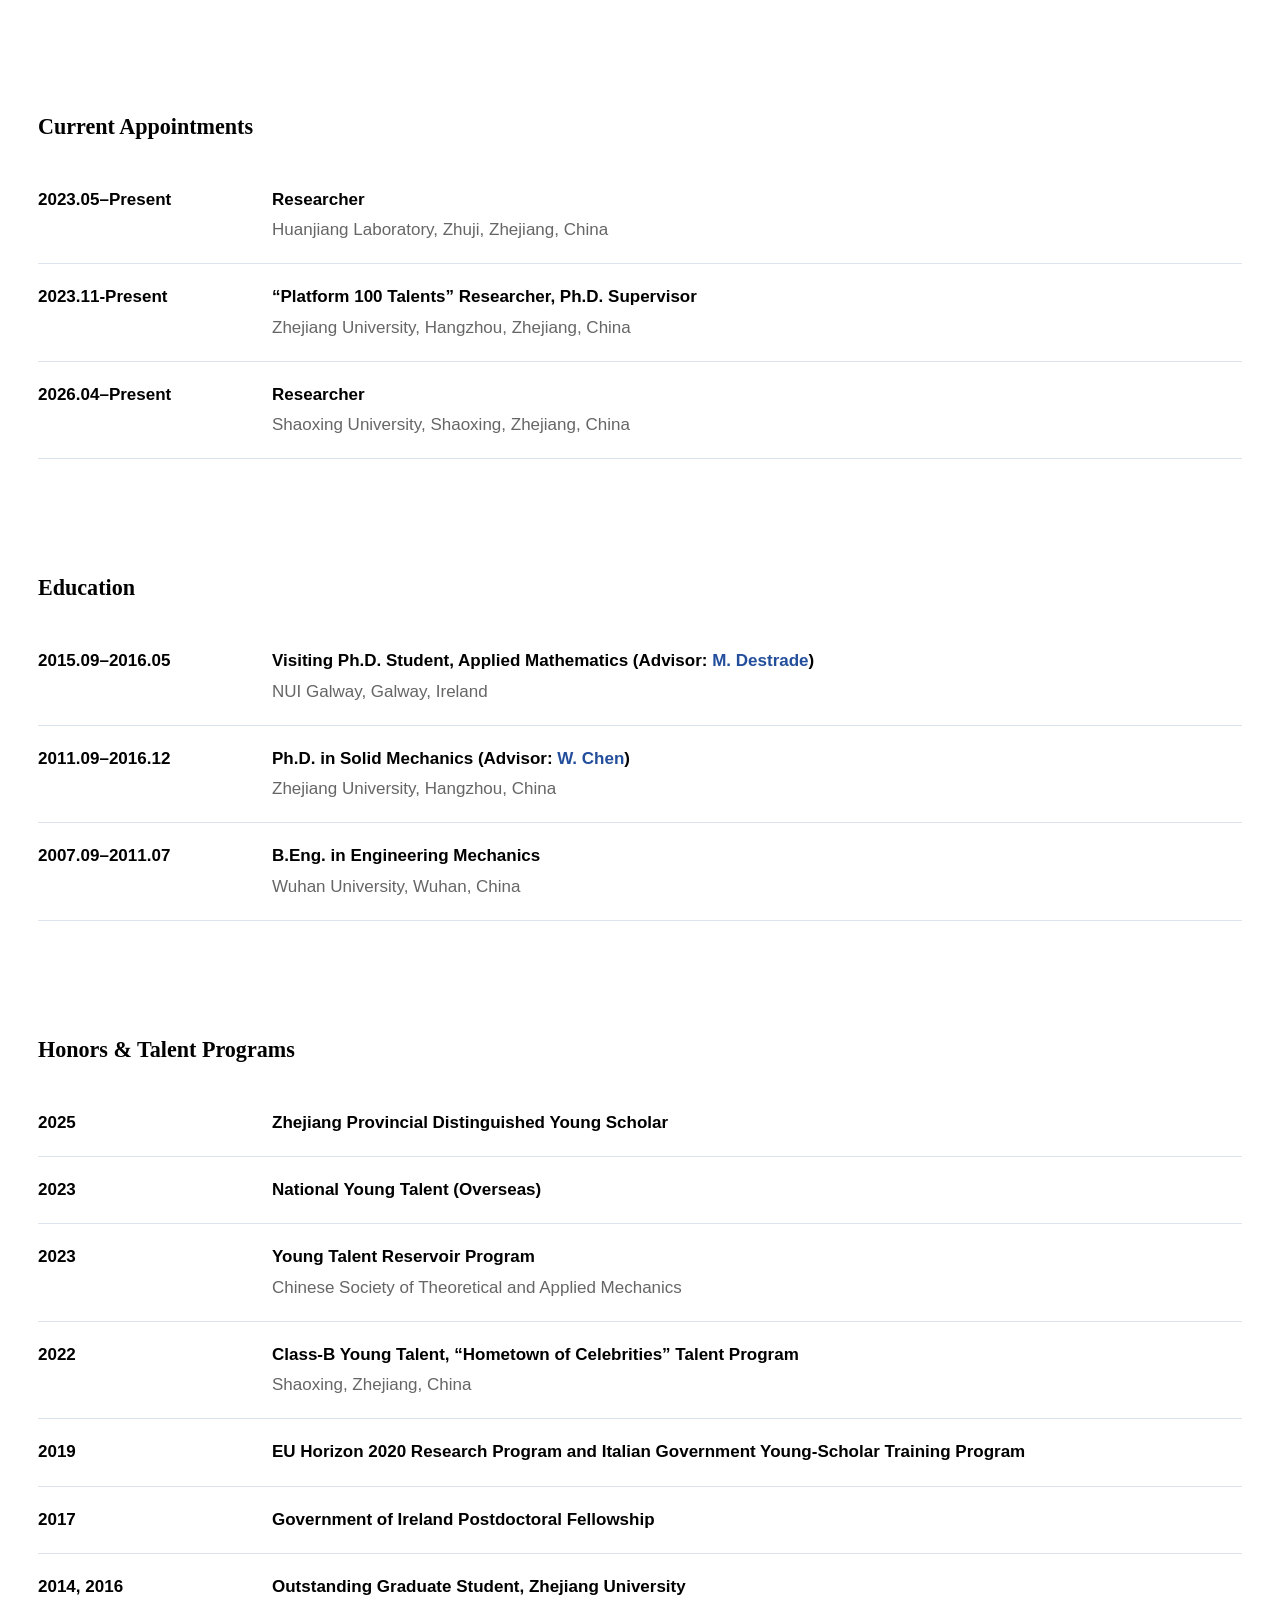
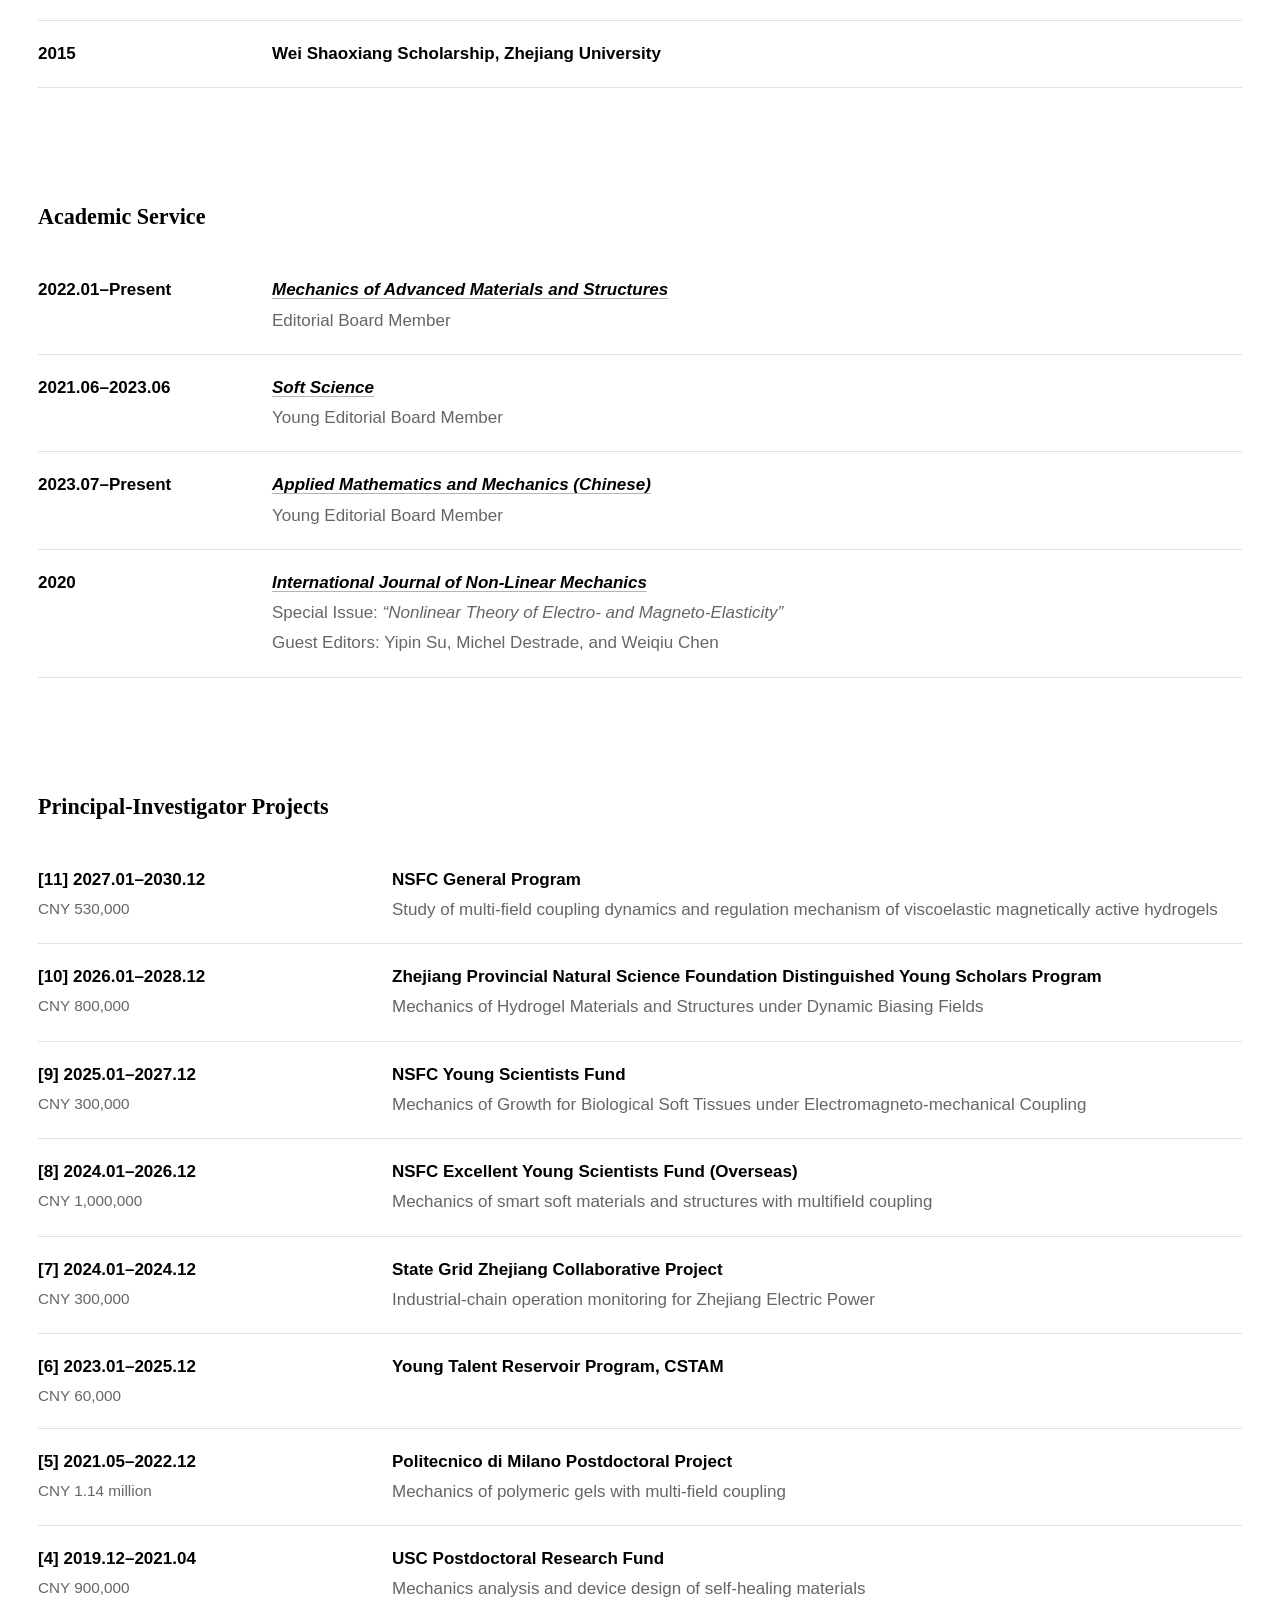
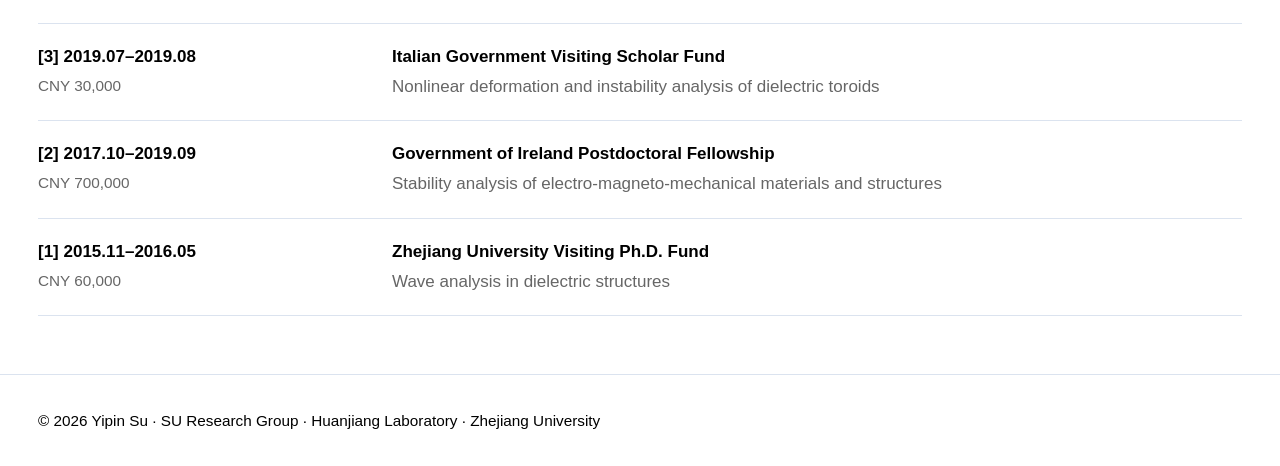
==== commit 4fe6677a: "Update motto translation as requested" ====
--- a/index.html
+++ b/index.html
@@ -102,7 +102,7 @@
 <aside class="home-motto container" aria-label="Personal motto">
   <blockquote>
     <p class="motto-cn" lang="zh-CN">修身、齐家、治国、平天下</p>
-    <p class="motto-translation" lang="en">Cultivate oneself, bring harmony to the family, govern the state, and bring peace to the world.</p>
+    <p class="motto-translation" lang="en">Self-cultivation, family management, state governance, and bringing peace to all under heaven</p>
     <cite><a href="https://ctext.org/liji/da-xue/zhs" target="_blank" rel="noopener"><span lang="zh-CN">——《礼记·大学》</span><span class="motto-source-en"> · The Great Learning, Book of Rites</span></a></cite>
   </blockquote>
 </aside>
